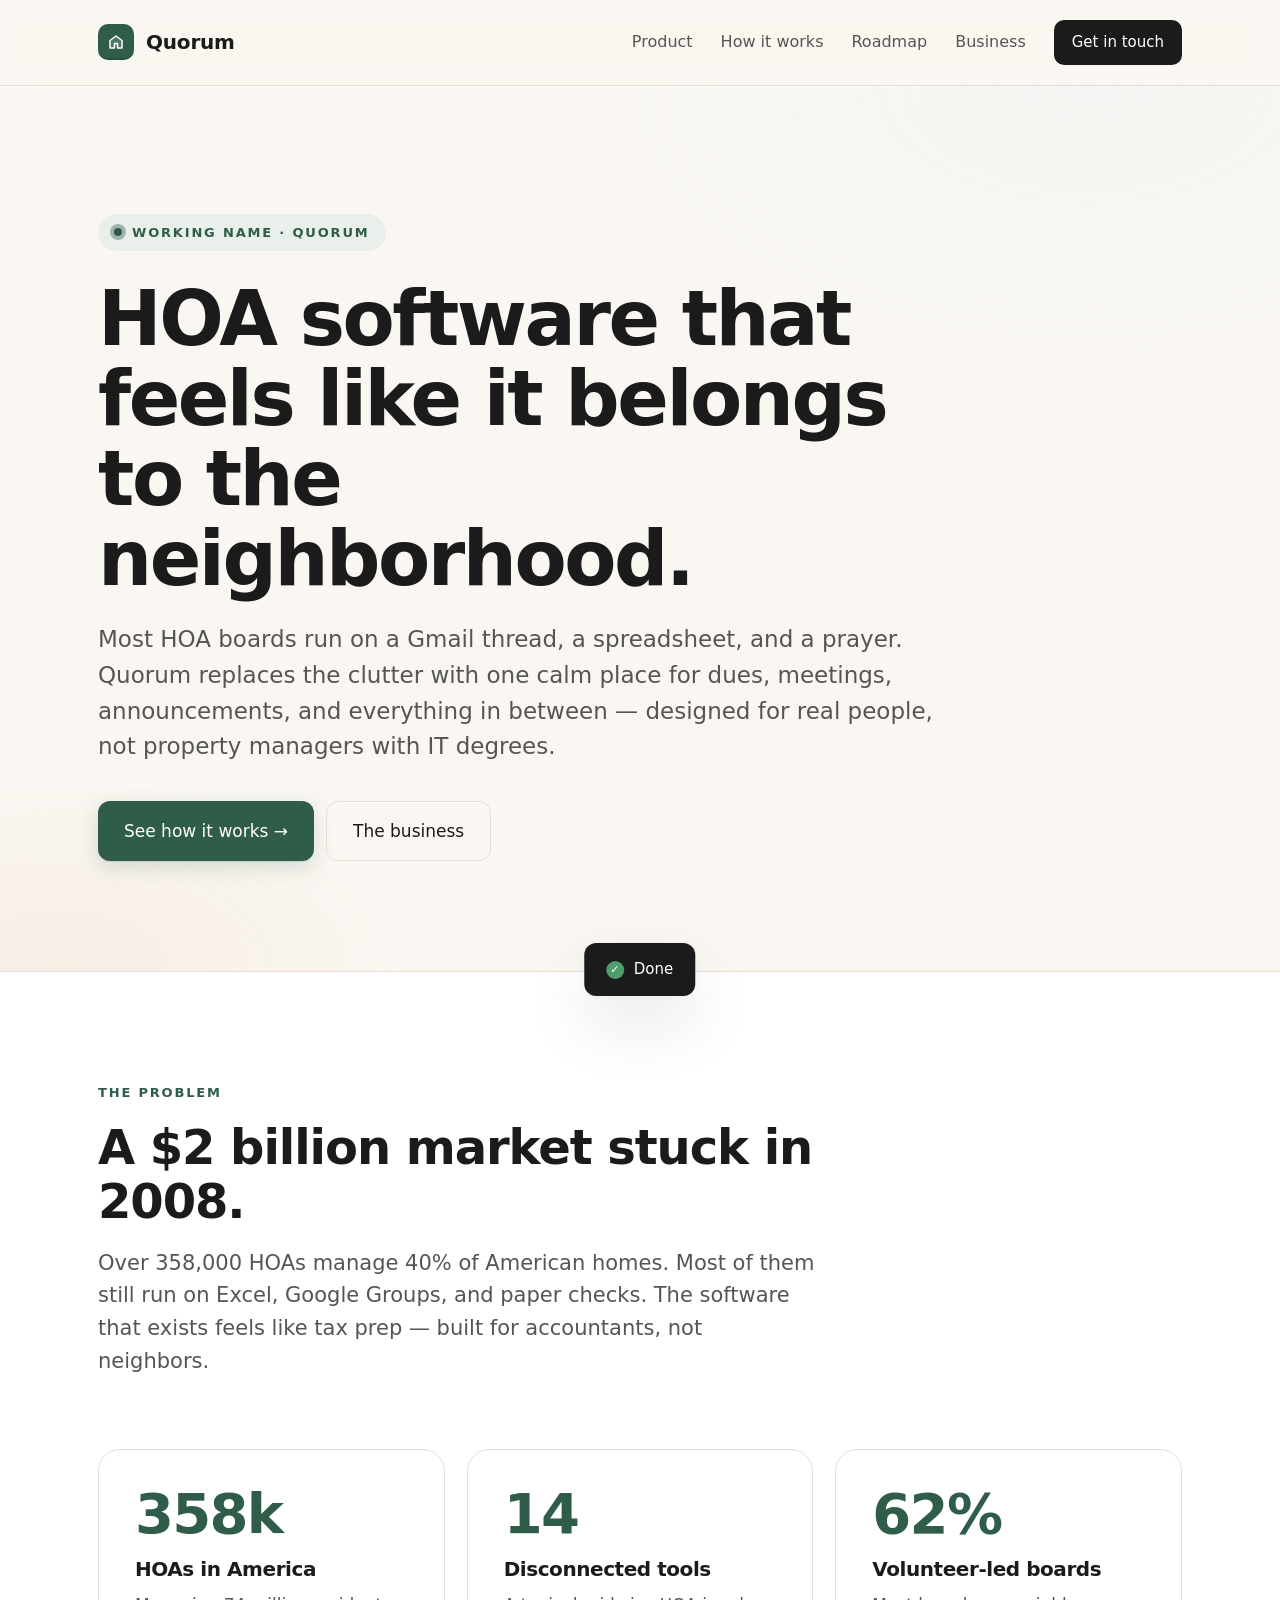
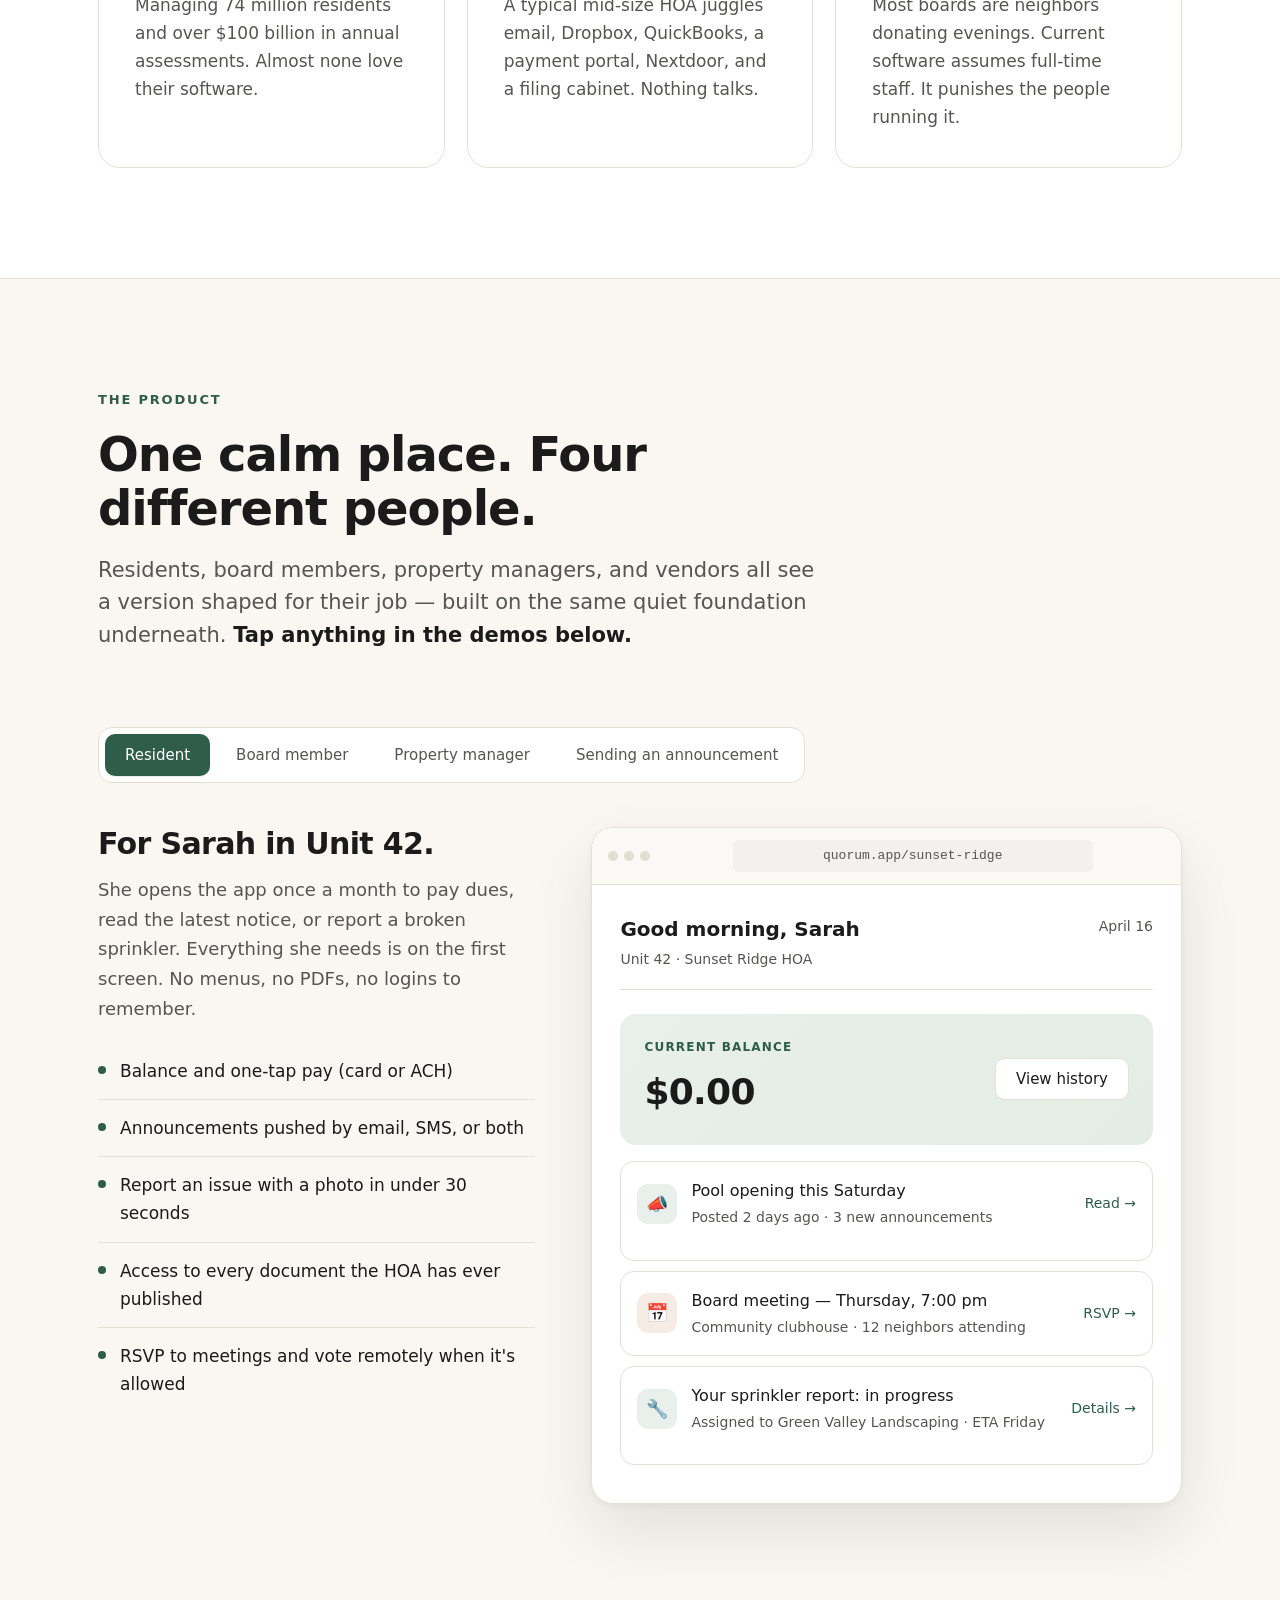
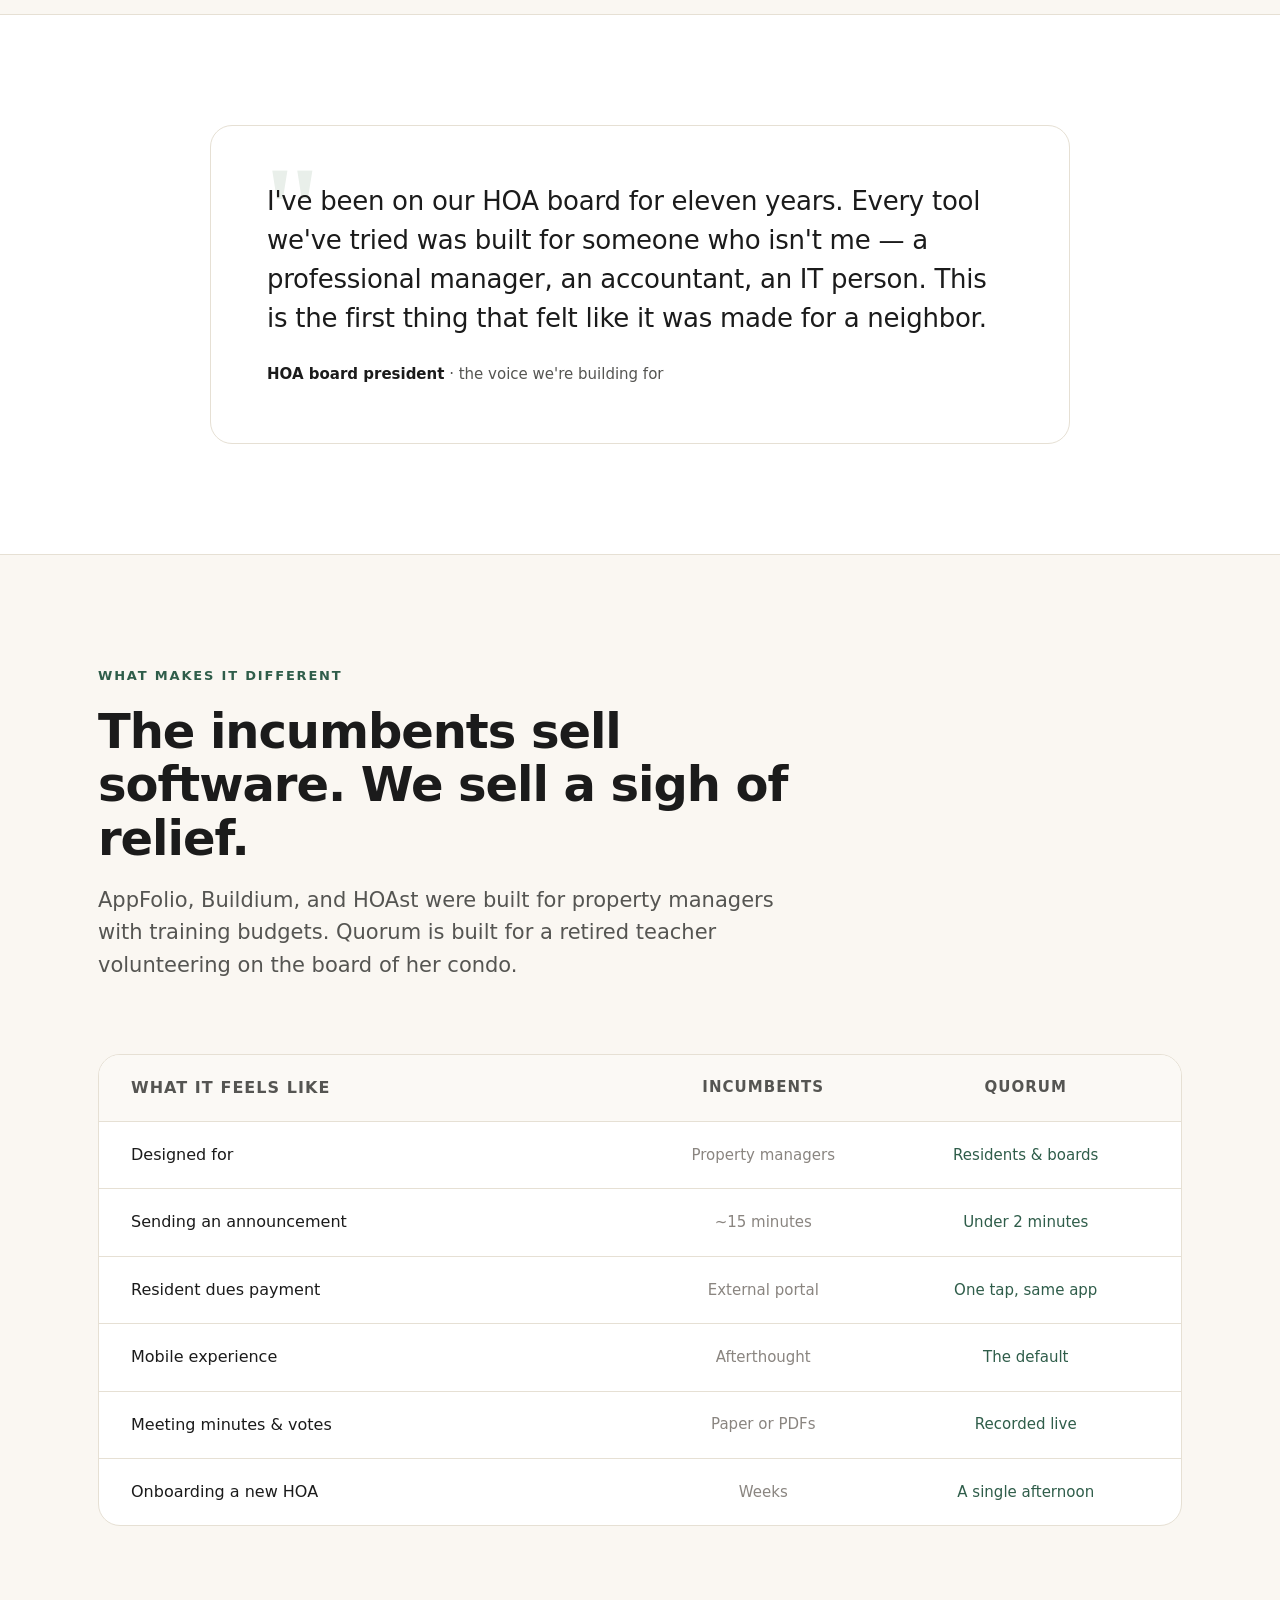
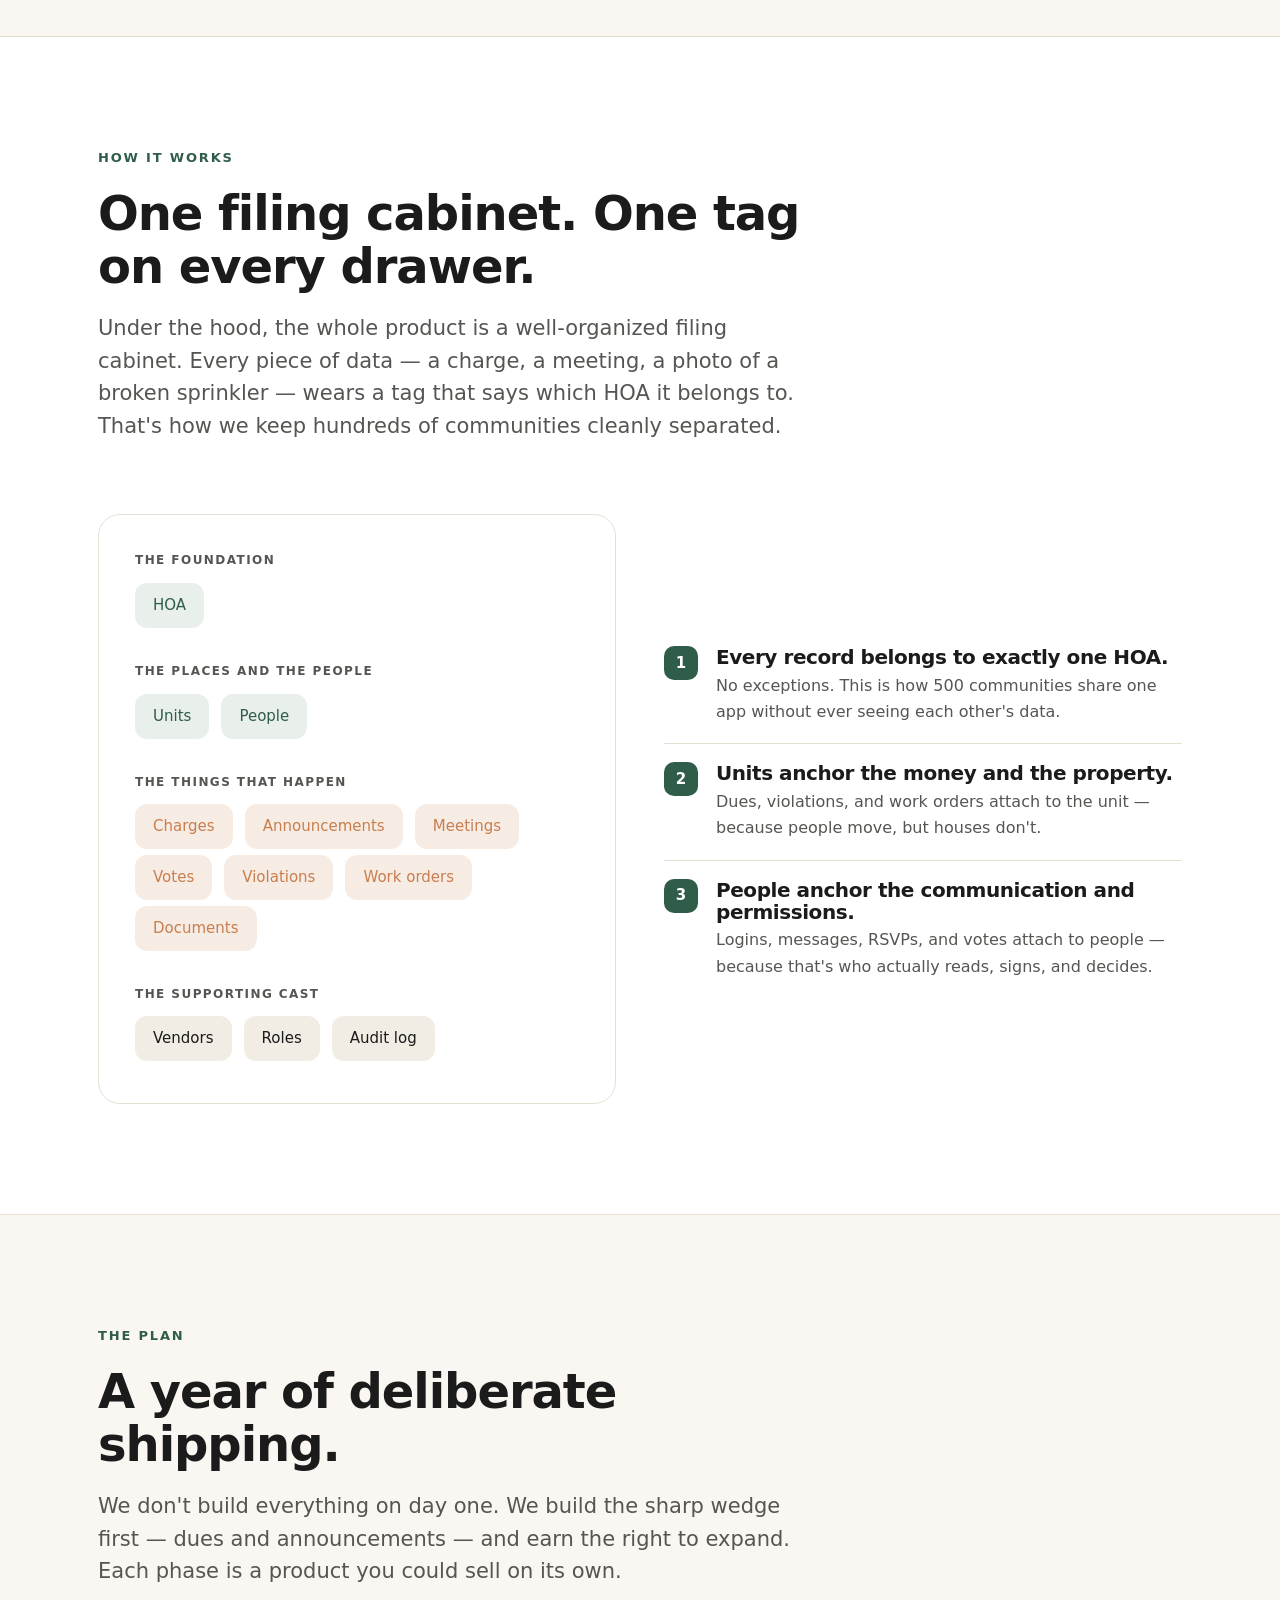
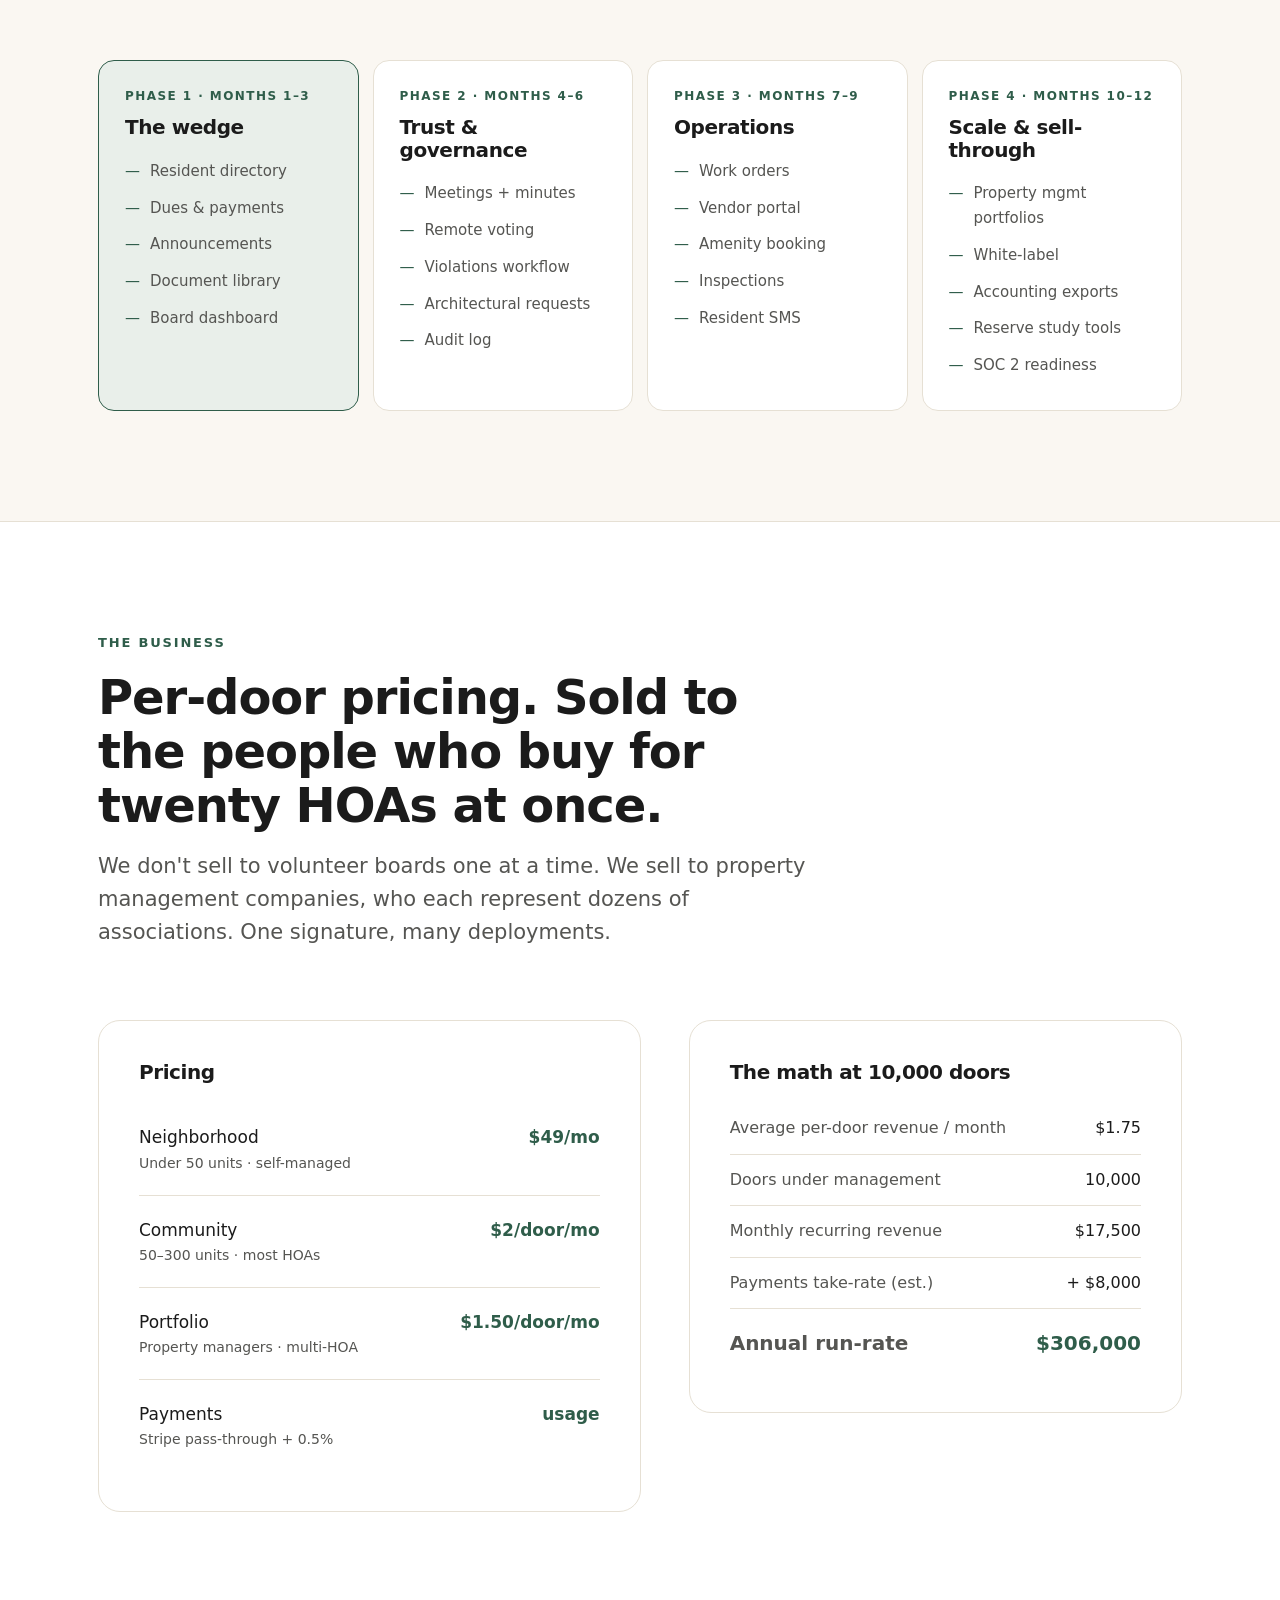
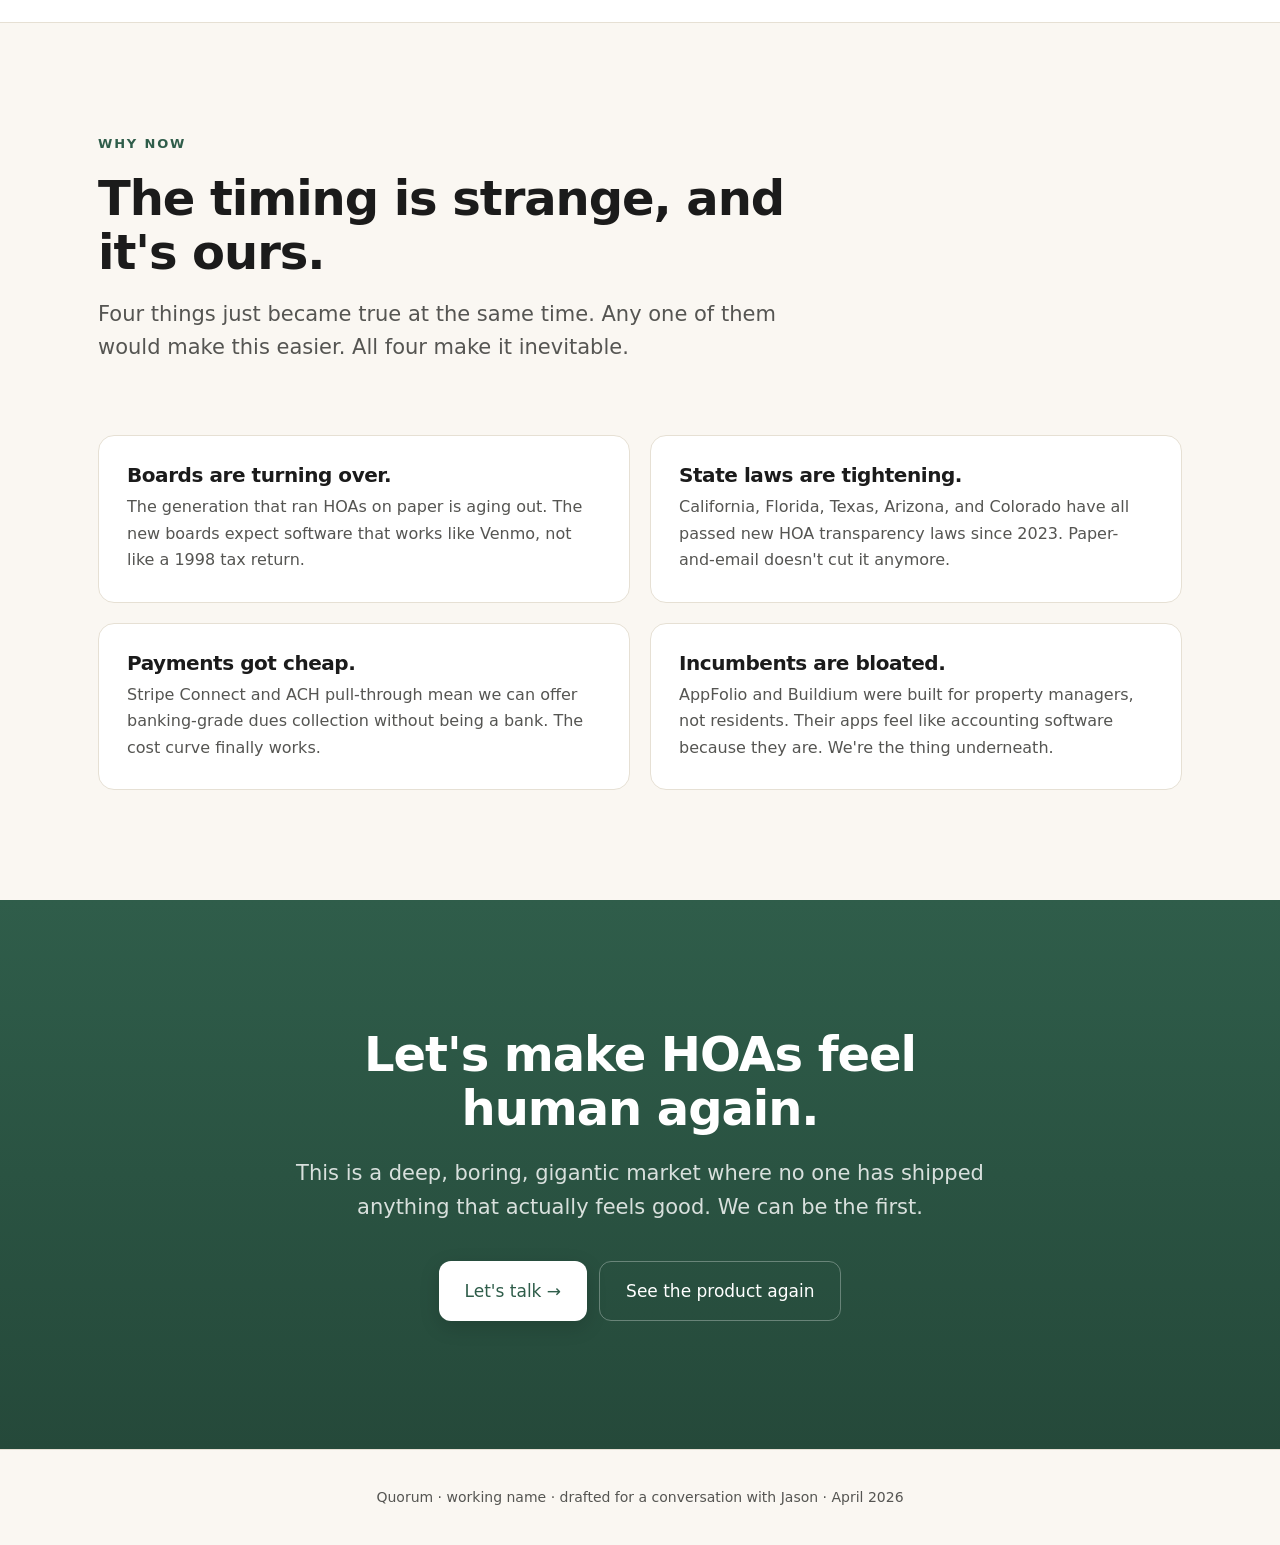
==== index.html @ 8fe0490c "Quorum pitch: initial interactive mockup" ====
<!doctype html>
<html lang="en">
<head>
<meta charset="utf-8" />
<meta name="viewport" content="width=device-width, initial-scale=1, viewport-fit=cover" />
<meta name="theme-color" content="#FAF7F2" />
<title>Quorum — HOA software that feels like it belongs to the neighborhood</title>
<meta name="description" content="One calm place for dues, meetings, announcements, and everything in between. Designed for real people, not property managers with IT degrees." />
<style>
  :root {
    --bg: #FAF7F2;
    --bg-soft: #F3EEE4;
    --paper: #FFFFFF;
    --ink: #1B1B1B;
    --ink-soft: #555552;
    --ink-softer: #8A8580;
    --line: #E6E0D4;
    --line-soft: #EFEBE1;
    --accent: #2F5D4A;
    --accent-hover: #254A3B;
    --accent-soft: #E9EFEA;
    --accent-softer: #F3F6F3;
    --warm: #C87E4F;
    --warm-soft: #F6ECE3;
    --amber: #D4A64A;
    --green: #4F9D6B;
    --red: #C8604F;
    --shadow-1: 0 1px 2px rgba(0,0,0,0.04), 0 2px 8px rgba(30,30,30,0.04);
    --shadow-2: 0 1px 3px rgba(0,0,0,0.04), 0 10px 28px rgba(30,30,30,0.07);
    --shadow-3: 0 2px 6px rgba(0,0,0,0.04), 0 28px 64px rgba(30,30,30,0.10);
    --radius: 16px;
    --radius-lg: 22px;
  }

  * { box-sizing: border-box; -webkit-tap-highlight-color: transparent; }
  html { scroll-behavior: smooth; }
  html, body { margin: 0; padding: 0; }
  body {
    font-family: -apple-system, BlinkMacSystemFont, "SF Pro Text", "Inter", "Segoe UI", system-ui, sans-serif;
    background: var(--bg);
    color: var(--ink);
    font-size: 19px;
    line-height: 1.65;
    -webkit-font-smoothing: antialiased;
    -moz-osx-font-smoothing: grayscale;
    text-rendering: optimizeLegibility;
    overflow-x: hidden;
  }

  .wrap { max-width: 1140px; margin: 0 auto; padding: 0 28px; }
  .wrap-narrow { max-width: 780px; margin: 0 auto; padding: 0 28px; }

  h1, h2, h3, h4 {
    font-family: -apple-system, BlinkMacSystemFont, "SF Pro Display", "Inter", system-ui, sans-serif;
    letter-spacing: -0.022em;
    line-height: 1.12;
    color: var(--ink);
    margin: 0;
    font-weight: 600;
  }
  h1 { font-size: clamp(40px, 7vw, 76px); letter-spacing: -0.032em; line-height: 1.05; }
  h2 { font-size: clamp(30px, 4.5vw, 48px); }
  h3 { font-size: clamp(22px, 3vw, 30px); }
  h4 { font-size: 20px; font-weight: 600; }

  p { margin: 0 0 1em 0; }
  p.lede { font-size: clamp(18px, 2.3vw, 23px); line-height: 1.55; color: var(--ink-soft); }

  a { color: var(--accent); text-decoration: none; border-bottom: 1px solid rgba(47,93,74,0.25); }
  a:hover { border-bottom-color: var(--accent); }

  /* ---------- NAV ---------- */
  nav.top {
    padding: 20px 0;
    border-bottom: 1px solid var(--line);
    position: sticky; top: 0; z-index: 50;
    backdrop-filter: saturate(160%) blur(14px);
    -webkit-backdrop-filter: saturate(160%) blur(14px);
    background: rgba(250, 247, 242, 0.88);
  }
  nav.top .wrap { display: flex; align-items: center; justify-content: space-between; }
  .brand { display: flex; align-items: center; gap: 12px; font-weight: 600; font-size: 20px; letter-spacing: -0.01em; color: var(--ink); border: 0; }
  .brand-mark {
    width: 36px; height: 36px; border-radius: 10px;
    background: var(--accent);
    display: grid; place-items: center;
    box-shadow: inset 0 -2px 0 rgba(0,0,0,0.12);
  }
  .brand-mark svg { width: 18px; height: 18px; }
  nav.top .links { display: flex; gap: 28px; font-size: 16px; color: var(--ink-soft); align-items: center; }
  nav.top .links a { color: var(--ink-soft); border: 0; transition: color .15s; }
  nav.top .links a:hover { color: var(--ink); }
  .nav-cta { background: var(--ink); color: #fff !important; padding: 10px 18px; border-radius: 10px; font-size: 15px !important; font-weight: 500; border: 0 !important; }
  .nav-cta:hover { background: #000; }
  @media (max-width: 760px) {
    nav.top .links a:not(.nav-cta) { display: none; }
    nav.top .links { gap: 0; }
  }

  /* ---------- HERO ---------- */
  section.hero {
    padding: clamp(64px, 10vw, 130px) 0 clamp(60px, 9vw, 110px) 0;
    position: relative;
    overflow: hidden;
  }
  section.hero::before {
    content: ""; position: absolute; inset: 0;
    background:
      radial-gradient(ellipse 900px 500px at 85% 0%, var(--accent-softer) 0%, transparent 60%),
      radial-gradient(ellipse 700px 400px at 5% 100%, var(--warm-soft) 0%, transparent 50%);
    pointer-events: none; z-index: 0; opacity: .9;
  }
  section.hero .wrap { position: relative; z-index: 1; }
  .hero .eyebrow {
    display: inline-flex; align-items: center; gap: 10px;
    font-size: 13px; letter-spacing: 0.14em; text-transform: uppercase;
    color: var(--accent); font-weight: 600;
    padding: 8px 16px; border-radius: 999px;
    background: var(--accent-soft);
    margin-bottom: 28px;
  }
  .pulse { width: 8px; height: 8px; border-radius: 50%; background: var(--accent); position: relative; }
  .pulse::after {
    content: ""; position: absolute; inset: -4px; border-radius: 50%;
    background: var(--accent); opacity: .4;
    animation: ripple 2s ease-out infinite;
  }
  @keyframes ripple { 0% { transform: scale(0.5); opacity: .5; } 100% { transform: scale(2.2); opacity: 0; } }

  .hero h1 { max-width: 16ch; margin-bottom: 24px; }
  .hero p.lede { max-width: 58ch; }
  .hero .cta { margin-top: 36px; display: flex; gap: 12px; flex-wrap: wrap; }

  .btn {
    display: inline-flex; align-items: center; justify-content: center; gap: 8px;
    font-size: 17px; font-weight: 500;
    padding: 15px 26px; border-radius: 12px;
    border: 1px solid transparent;
    cursor: pointer; transition: transform .12s ease, background .15s, box-shadow .15s, color .15s;
    font-family: inherit;
    min-height: 52px;
    text-align: center;
  }
  .btn-primary { background: var(--accent); color: #fff; border: 0; box-shadow: 0 1px 0 rgba(0,0,0,0.08), 0 6px 20px rgba(47,93,74,0.18); }
  .btn-primary:hover { background: var(--accent-hover); transform: translateY(-1px); box-shadow: 0 1px 0 rgba(0,0,0,0.1), 0 10px 26px rgba(47,93,74,0.25); }
  .btn-primary:active { transform: translateY(0); }
  .btn-ghost { background: transparent; color: var(--ink); border-color: var(--line); }
  .btn-ghost:hover { background: #fff; border-color: var(--ink); }

  /* ---------- SECTIONS ---------- */
  section { padding: clamp(64px, 9vw, 110px) 0; }
  section.alt { background: var(--paper); border-top: 1px solid var(--line); border-bottom: 1px solid var(--line); }
  .section-eyebrow {
    font-size: 13px; letter-spacing: 0.14em; text-transform: uppercase;
    color: var(--accent); font-weight: 600;
    margin-bottom: 18px;
  }
  .section-head { max-width: 720px; margin-bottom: clamp(40px, 6vw, 72px); }
  .section-head h2 { margin-bottom: 18px; }
  .section-head p { font-size: clamp(17px, 2vw, 21px); color: var(--ink-soft); line-height: 1.55; }

  /* ---------- PROBLEM ---------- */
  .problem-grid { display: grid; grid-template-columns: repeat(3, 1fr); gap: 22px; }
  @media (max-width: 860px) { .problem-grid { grid-template-columns: 1fr; } }
  .problem-card {
    background: var(--paper);
    border: 1px solid var(--line);
    border-radius: var(--radius-lg);
    padding: 36px;
    transition: transform .2s, box-shadow .2s;
  }
  .problem-card:hover { transform: translateY(-2px); box-shadow: var(--shadow-2); }
  .problem-card .stat {
    font-size: clamp(44px, 5vw, 56px); font-weight: 600; color: var(--accent);
    letter-spacing: -0.03em; line-height: 1; margin-bottom: 16px;
  }
  .problem-card h4 { margin-bottom: 10px; }
  .problem-card p { color: var(--ink-soft); margin: 0; font-size: 17px; }

  /* ---------- PRODUCT TOUR ---------- */
  .role-tabs-wrap {
    margin-bottom: 40px;
    overflow-x: auto;
    -webkit-overflow-scrolling: touch;
    scrollbar-width: none;
    margin-left: -28px; margin-right: -28px;
    padding: 4px 28px;
  }
  .role-tabs-wrap::-webkit-scrollbar { display: none; }
  .role-tabs {
    display: inline-flex; gap: 6px;
    background: var(--paper); border: 1px solid var(--line);
    padding: 6px; border-radius: 14px;
    white-space: nowrap;
  }
  .role-tab {
    padding: 12px 20px; border-radius: 10px;
    font-size: 15px; font-weight: 500; color: var(--ink-soft);
    cursor: pointer; border: 0; background: transparent;
    font-family: inherit;
    transition: all .18s ease;
    display: inline-flex; align-items: center; gap: 8px;
  }
  .role-tab:hover { color: var(--ink); }
  .role-tab.active { background: var(--accent); color: #fff; box-shadow: 0 1px 0 rgba(0,0,0,0.08); }

  .tour-panel { display: none; }
  .tour-panel.active { display: block; animation: fadeIn .35s ease; }
  @keyframes fadeIn { from { opacity: 0; transform: translateY(6px); } to { opacity: 1; transform: none; } }

  .tour-layout { display: grid; grid-template-columns: 1fr 1.35fr; gap: 56px; align-items: start; }
  @media (max-width: 960px) { .tour-layout { grid-template-columns: 1fr; gap: 32px; } }
  .tour-copy h3 { margin-bottom: 14px; }
  .tour-copy p { color: var(--ink-soft); font-size: 18px; margin-bottom: 18px; }
  .tour-copy ul { list-style: none; padding: 0; margin: 20px 0 0 0; }
  .tour-copy li {
    padding: 14px 0; border-bottom: 1px solid var(--line);
    font-size: 17px; color: var(--ink); display: flex; gap: 14px; align-items: flex-start;
  }
  .tour-copy li:last-child { border-bottom: 0; }
  .tour-copy li .dot {
    width: 8px; height: 8px; border-radius: 50%; background: var(--accent);
    margin-top: 9px; flex-shrink: 0;
  }

  /* ---------- MOCKUP FRAMES ---------- */
  .mockup {
    background: var(--paper);
    border-radius: var(--radius-lg);
    box-shadow: var(--shadow-3);
    border: 1px solid var(--line);
    overflow: hidden;
    transition: transform .3s;
  }
  .mockup:hover { transform: translateY(-2px); }
  .mockup-chrome {
    padding: 12px 16px;
    border-bottom: 1px solid var(--line);
    display: flex; align-items: center; gap: 10px;
    background: #FBF9F5;
  }
  .mockup-chrome .window-dots { display: flex; gap: 6px; }
  .mockup-chrome .window-dots span { width: 10px; height: 10px; border-radius: 50%; background: #E4DED1; }
  .mockup-chrome .url {
    flex: 1; text-align: center; font-size: 13px; color: var(--ink-soft);
    font-family: "SF Mono", ui-monospace, Menlo, monospace;
    padding: 5px 12px; background: rgba(0,0,0,0.03); border-radius: 6px;
    max-width: 360px; margin: 0 auto;
    white-space: nowrap; overflow: hidden; text-overflow: ellipsis;
  }
  .mockup-body { padding: 28px; }
  @media (max-width: 640px) { .mockup-body { padding: 20px; } }

  /* resident screen */
  .screen-header { display: flex; justify-content: space-between; align-items: flex-start; margin-bottom: 24px; padding-bottom: 18px; border-bottom: 1px solid var(--line); gap: 16px; }
  .screen-header .hi { font-size: 20px; font-weight: 600; }
  .screen-header .sub { font-size: 14px; color: var(--ink-soft); margin-top: 2px; }
  .screen-header .right { text-align: right; flex-shrink: 0; }

  .balance-card {
    background: linear-gradient(135deg, var(--accent-soft) 0%, #E3ECE5 100%);
    border-radius: var(--radius);
    padding: 24px;
    display: flex; justify-content: space-between; align-items: center;
    margin-bottom: 16px;
    flex-wrap: wrap; gap: 14px;
  }
  .balance-card .label { font-size: 12px; letter-spacing: 0.1em; text-transform: uppercase; color: var(--accent); font-weight: 600; margin-bottom: 4px; }
  .balance-card .amount { font-size: clamp(30px, 5vw, 36px); font-weight: 600; letter-spacing: -0.02em; }
  .pill-btn {
    background: var(--accent); color: #fff;
    padding: 11px 20px; border-radius: 10px;
    font-size: 15px; font-weight: 500;
    border: 0; cursor: pointer; font-family: inherit;
    transition: background .15s, transform .12s;
    display: inline-flex; align-items: center; gap: 6px;
  }
  .pill-btn:hover { background: var(--accent-hover); }
  .pill-btn:active { transform: translateY(1px); }
  .pill-btn.ghost { background: #fff; color: var(--ink); border: 1px solid var(--line); }
  .pill-btn.ghost:hover { border-color: var(--ink); background: #FBF9F5; }

  .history-drawer {
    max-height: 0; overflow: hidden;
    transition: max-height .35s ease, margin .35s ease;
    margin: 0;
  }
  .history-drawer.open { max-height: 280px; margin-bottom: 16px; }
  .history-drawer-inner {
    background: #FBF9F5; border: 1px solid var(--line);
    border-radius: var(--radius); padding: 18px 22px;
  }
  .history-row {
    display: flex; justify-content: space-between; align-items: baseline;
    padding: 10px 0; border-bottom: 1px dashed var(--line); font-size: 15px;
  }
  .history-row:last-child { border-bottom: 0; }
  .history-row .d { color: var(--ink-soft); }
  .history-row .a { font-weight: 500; }
  .history-row .a.pos { color: var(--green); }

  .row {
    display: flex; align-items: center; gap: 14px;
    padding: 16px; border: 1px solid var(--line); border-radius: 14px;
    margin-bottom: 10px; background: #fff;
    cursor: pointer;
    transition: border-color .15s, background .15s, transform .12s;
    flex-wrap: wrap;
  }
  .row:hover { border-color: var(--accent); background: var(--accent-softer); }
  .row:active { transform: scale(0.995); }
  .row .icon {
    width: 40px; height: 40px; border-radius: 11px;
    background: var(--warm-soft); color: var(--warm);
    display: grid; place-items: center;
    font-size: 18px;
    flex-shrink: 0;
  }
  .row .icon.sage { background: var(--accent-soft); color: var(--accent); }
  .row .body { flex: 1; min-width: 0; }
  .row .title { font-weight: 500; font-size: 16px; }
  .row .meta { font-size: 14px; color: var(--ink-soft); margin-top: 2px; }
  .row .action {
    font-size: 14px; color: var(--accent); font-weight: 500;
    flex-shrink: 0;
  }
  .row.done .title { text-decoration: line-through; color: var(--ink-softer); }
  .row.rsvpd .action { color: var(--green); }
  .row.rsvpd .action::before { content: "✓ "; }

  .expand-body {
    max-height: 0; overflow: hidden; width: 100%;
    transition: max-height .3s ease, margin .3s ease;
    margin: 0;
  }
  .row.open { background: var(--accent-softer); border-color: var(--accent); }
  .row.open .expand-body { max-height: 200px; margin-top: 12px; }
  .expand-body p { font-size: 15px; color: var(--ink-soft); margin: 0; padding-left: 54px; }
  @media (max-width: 520px) { .expand-body p { padding-left: 0; } }

  /* board dashboard */
  .kpi-grid { display: grid; grid-template-columns: repeat(3, 1fr); gap: 12px; margin-bottom: 22px; }
  @media (max-width: 520px) { .kpi-grid { grid-template-columns: 1fr; } }
  .kpi {
    background: #FBF9F5; border: 1px solid var(--line);
    border-radius: 14px; padding: 18px;
  }
  .kpi .label { font-size: 12px; letter-spacing: 0.08em; text-transform: uppercase; color: var(--ink-soft); font-weight: 600; }
  .kpi .num { font-size: clamp(24px, 4vw, 28px); font-weight: 600; letter-spacing: -0.02em; margin-top: 4px; }
  .kpi .trend { font-size: 13px; color: var(--accent); margin-top: 2px; }

  .task-row {
    display: flex; align-items: center; gap: 12px;
    padding: 14px 0;
    border-bottom: 1px solid var(--line);
    cursor: pointer;
    transition: padding .15s;
  }
  .task-row:last-child { border-bottom: 0; }
  .task-row:hover { padding-left: 6px; }
  .task-row.done .t-title { text-decoration: line-through; color: var(--ink-softer); }
  .task-row.done .t-meta { color: var(--green); font-weight: 500; }
  .task-pill {
    font-size: 11px; letter-spacing: 0.06em; text-transform: uppercase; font-weight: 600;
    padding: 4px 9px; border-radius: 999px;
    background: var(--warm-soft); color: var(--warm);
    flex-shrink: 0;
  }
  .task-pill.sage { background: var(--accent-soft); color: var(--accent); }
  .task-row .t-title { flex: 1; font-size: 15px; min-width: 0; }
  .task-row .t-meta { font-size: 13px; color: var(--ink-soft); flex-shrink: 0; }

  /* manager view */
  .hoa-row {
    display: flex; align-items: center; gap: 14px;
    padding: 16px 0; border-bottom: 1px solid var(--line);
    cursor: pointer;
    transition: padding .15s;
  }
  .hoa-row:last-child { border-bottom: 0; }
  .hoa-row:hover { padding-left: 6px; }
  .status-dot { width: 10px; height: 10px; border-radius: 50%; flex-shrink: 0; position: relative; }
  .status-dot::after {
    content: ""; position: absolute; inset: -4px; border-radius: 50%;
    background: inherit; opacity: .3; animation: ripple 2.5s ease-out infinite;
  }
  .status-dot.green { background: var(--green); }
  .status-dot.amber { background: var(--amber); }
  .status-dot.red { background: var(--red); }
  .hoa-row .name { flex: 1; font-weight: 500; font-size: 16px; min-width: 0; }
  .hoa-row .stat { font-size: 14px; color: var(--ink-soft); text-align: right; flex-shrink: 0; }

  /* announcement composer */
  .compose-field { margin-bottom: 16px; }
  .compose-label { font-size: 12px; letter-spacing: 0.08em; text-transform: uppercase; color: var(--ink-soft); font-weight: 600; margin-bottom: 8px; }
  .compose-input {
    background: #FBF9F5; border: 1px solid var(--line);
    border-radius: 10px; padding: 13px 15px; font-size: 16px; color: var(--ink);
    transition: border-color .15s, background .15s;
  }
  .compose-input:hover { border-color: var(--ink-softer); }
  .audience-chip {
    display: inline-block; padding: 7px 13px;
    background: var(--accent-soft); color: var(--accent);
    border-radius: 999px; font-size: 13px; font-weight: 500;
    margin-right: 6px; margin-bottom: 6px;
  }
  .audience-chip.add { background: #F1EDE4; color: var(--ink-soft); cursor: pointer; }
  .channel-row {
    display: flex; gap: 10px; margin-top: 4px; flex-wrap: wrap;
  }
  .channel {
    flex: 1; min-width: 100px;
    padding: 13px; border: 1px solid var(--line); border-radius: 10px;
    display: flex; align-items: center; gap: 10px; background: #fff;
    cursor: pointer; font-size: 15px; font-weight: 500;
    transition: all .15s;
  }
  .channel:hover { border-color: var(--ink-softer); }
  .channel.on { border-color: var(--accent); background: var(--accent-soft); color: var(--accent); }
  .channel .check { width: 18px; height: 18px; border-radius: 5px; border: 1.5px solid var(--line); flex-shrink: 0; transition: all .15s; }
  .channel.on .check { background: var(--accent); border-color: var(--accent); position: relative; }
  .channel.on .check::after { content: ""; position: absolute; left: 4px; top: 1px; width: 5px; height: 10px; border: solid #fff; border-width: 0 2px 2px 0; transform: rotate(45deg); }

  .send-btn {
    background: var(--accent); color: #fff;
    padding: 14px 22px; border-radius: 10px;
    font-size: 15px; font-weight: 500;
    border: 0; cursor: pointer; font-family: inherit;
    transition: all .2s;
    display: inline-flex; align-items: center; gap: 8px;
    min-height: 44px;
  }
  .send-btn:hover { background: var(--accent-hover); }
  .send-btn.sending { background: var(--ink-soft); pointer-events: none; }
  .send-btn.sent { background: var(--green); pointer-events: none; }
  .spinner {
    width: 14px; height: 14px; border-radius: 50%;
    border: 2px solid rgba(255,255,255,0.4); border-top-color: #fff;
    animation: spin .7s linear infinite; display: none;
  }
  .send-btn.sending .spinner { display: inline-block; }
  @keyframes spin { to { transform: rotate(360deg); } }

  /* ---------- TESTIMONIAL ---------- */
  .testimonial {
    background: var(--paper);
    border: 1px solid var(--line);
    border-radius: var(--radius-lg);
    padding: clamp(32px, 5vw, 56px);
    max-width: 860px; margin: 0 auto;
    position: relative;
  }
  .testimonial .quote-mark {
    position: absolute; top: 24px; left: clamp(28px, 4vw, 48px);
    font-family: Georgia, serif; font-size: 120px; line-height: 1;
    color: var(--accent-soft); font-weight: 700;
    pointer-events: none;
  }
  .testimonial blockquote {
    margin: 0; font-size: clamp(20px, 2.6vw, 26px);
    line-height: 1.5; letter-spacing: -0.01em;
    color: var(--ink); position: relative; z-index: 1;
  }
  .testimonial cite {
    display: block; margin-top: 24px;
    font-size: 15px; color: var(--ink-soft); font-style: normal;
  }
  .testimonial cite strong { color: var(--ink); font-weight: 600; }

  /* ---------- COMPARE ---------- */
  .compare-table {
    background: var(--paper);
    border: 1px solid var(--line);
    border-radius: var(--radius-lg);
    overflow: hidden;
  }
  .compare-row {
    display: grid; grid-template-columns: 2fr 1fr 1fr;
    align-items: center;
    padding: 20px clamp(20px, 3vw, 32px);
    border-bottom: 1px solid var(--line);
    gap: 16px;
  }
  .compare-row:last-child { border-bottom: 0; }
  .compare-row.head {
    background: #FBF9F5;
    font-size: 13px; letter-spacing: 0.08em; text-transform: uppercase;
    font-weight: 600; color: var(--ink-soft);
  }
  .compare-row .feat { font-size: 16px; }
  .compare-cell { text-align: center; font-size: 15px; }
  .compare-cell.us { color: var(--accent); font-weight: 500; }
  .compare-cell.them { color: var(--ink-softer); }
  @media (max-width: 600px) {
    .compare-row { grid-template-columns: 1.5fr 1fr 1fr; padding: 16px; gap: 10px; }
    .compare-row .feat { font-size: 14px; }
    .compare-cell { font-size: 13px; }
  }

  /* ---------- DATA MODEL ---------- */
  .data-grid { display: grid; grid-template-columns: 1fr 1fr; gap: 48px; align-items: center; }
  @media (max-width: 900px) { .data-grid { grid-template-columns: 1fr; gap: 32px; } }

  .cabinet {
    background: var(--paper); border: 1px solid var(--line); border-radius: var(--radius-lg);
    padding: clamp(24px, 4vw, 36px);
  }
  .cabinet .level { margin-bottom: 28px; }
  .cabinet .level:last-child { margin-bottom: 0; }
  .cabinet .level-label {
    font-size: 12px; letter-spacing: 0.12em; text-transform: uppercase;
    color: var(--ink-soft); font-weight: 600; margin-bottom: 12px;
  }
  .entity-pill {
    display: inline-block; padding: 10px 18px;
    background: var(--accent-soft); color: var(--accent);
    border-radius: 12px; font-weight: 500; font-size: 15px;
    margin: 0 6px 6px 0;
    transition: transform .15s, box-shadow .15s;
  }
  .entity-pill:hover { transform: translateY(-1px); box-shadow: var(--shadow-1); }
  .entity-pill.warm { background: var(--warm-soft); color: var(--warm); }
  .entity-pill.neutral { background: #F1EDE4; color: var(--ink); }

  .rules { margin-top: 8px; }
  .rule {
    display: flex; gap: 18px; padding: 18px 0; border-bottom: 1px solid var(--line);
  }
  .rule:last-child { border-bottom: 0; }
  .rule .n {
    width: 34px; height: 34px; border-radius: 10px;
    background: var(--accent); color: #fff;
    display: grid; place-items: center; font-weight: 600;
    flex-shrink: 0; font-size: 15px;
  }
  .rule h4 { margin-bottom: 4px; }
  .rule p { color: var(--ink-soft); font-size: 16px; margin: 0; }

  /* ---------- ROADMAP ---------- */
  .phases { display: grid; grid-template-columns: repeat(4, 1fr); gap: 14px; }
  @media (max-width: 900px) { .phases { grid-template-columns: 1fr 1fr; } }
  @media (max-width: 520px) { .phases { grid-template-columns: 1fr; } }
  .phase {
    background: var(--paper); border: 1px solid var(--line);
    border-radius: var(--radius); padding: 26px;
    transition: transform .2s, box-shadow .2s;
  }
  .phase:hover { transform: translateY(-2px); box-shadow: var(--shadow-2); }
  .phase .num {
    font-size: 12px; letter-spacing: 0.12em; text-transform: uppercase;
    color: var(--accent); font-weight: 600; margin-bottom: 10px;
  }
  .phase h4 { margin-bottom: 14px; }
  .phase ul { list-style: none; padding: 0; margin: 0; }
  .phase li {
    font-size: 15px; color: var(--ink-soft);
    padding: 6px 0; display: flex; gap: 10px; align-items: flex-start;
  }
  .phase li::before { content: "—"; color: var(--accent); }
  .phase.active { background: var(--accent-soft); border-color: var(--accent); }
  .phase.active .num { color: var(--accent); }

  /* ---------- BUSINESS ---------- */
  .biz-grid { display: grid; grid-template-columns: 1.1fr 1fr; gap: 48px; align-items: start; }
  @media (max-width: 900px) { .biz-grid { grid-template-columns: 1fr; gap: 28px; } }
  .biz-card {
    background: var(--paper); border: 1px solid var(--line);
    border-radius: var(--radius-lg); padding: clamp(28px, 4vw, 40px);
  }
  .pricing-tier {
    padding: 20px 0; border-bottom: 1px solid var(--line);
    display: flex; justify-content: space-between; align-items: baseline;
    gap: 16px;
  }
  .pricing-tier:last-child { border-bottom: 0; }
  .pricing-tier .t-name { font-weight: 500; font-size: 17px; }
  .pricing-tier .t-price { font-weight: 600; font-size: 17px; color: var(--accent); flex-shrink: 0; }
  .pricing-tier .t-desc { font-size: 14px; color: var(--ink-soft); }

  .math-row {
    display: flex; justify-content: space-between; align-items: baseline;
    padding: 12px 0; border-bottom: 1px solid var(--line);
    font-size: 16px; gap: 16px;
  }
  .math-row:last-child { border-bottom: 0; padding-top: 18px; font-weight: 600; font-size: 20px; color: var(--accent); }
  .math-row .label { color: var(--ink-soft); }

  /* ---------- WHY NOW ---------- */
  .why-grid { display: grid; grid-template-columns: repeat(2, 1fr); gap: 20px; }
  @media (max-width: 780px) { .why-grid { grid-template-columns: 1fr; } }
  .why-card {
    background: var(--paper); border: 1px solid var(--line);
    border-radius: var(--radius); padding: 28px;
    transition: transform .2s, box-shadow .2s;
  }
  .why-card:hover { transform: translateY(-2px); box-shadow: var(--shadow-2); }
  .why-card h4 { margin-bottom: 8px; }
  .why-card p { color: var(--ink-soft); font-size: 16px; margin: 0; }

  /* ---------- CLOSE ---------- */
  section.close {
    background: linear-gradient(180deg, var(--accent) 0%, #25493A 100%);
    color: #fff;
    padding: clamp(80px, 10vw, 130px) 0;
    text-align: center;
  }
  section.close h2 { color: #fff; max-width: 20ch; margin: 0 auto 20px; }
  section.close p { color: rgba(255,255,255,0.82); font-size: clamp(17px, 2vw, 21px); max-width: 52ch; margin: 0 auto 36px; }
  section.close .cta { justify-content: center; display: flex; gap: 12px; flex-wrap: wrap; }
  section.close .btn-ghost { border-color: rgba(255,255,255,0.3); color: #fff; background: transparent; }
  section.close .btn-ghost:hover { background: rgba(255,255,255,0.1); border-color: #fff; }
  section.close .btn-primary { background: #fff; color: var(--accent); box-shadow: 0 6px 20px rgba(0,0,0,0.15); }
  section.close .btn-primary:hover { background: #F1EDE4; }

  footer {
    padding: 36px 0; text-align: center;
    color: var(--ink-soft); font-size: 14px;
    border-top: 1px solid var(--line);
    background: var(--bg);
  }

  /* toast */
  .toast {
    position: fixed; bottom: 24px; left: 50%; transform: translateX(-50%) translateY(120px);
    background: var(--ink); color: #fff;
    padding: 14px 22px; border-radius: 12px;
    font-size: 15px; font-weight: 500;
    box-shadow: var(--shadow-3);
    z-index: 100; transition: transform .35s ease;
    display: flex; align-items: center; gap: 10px;
    max-width: calc(100% - 48px);
  }
  .toast.show { transform: translateX(-50%) translateY(0); }
  .toast .check-mark { width: 18px; height: 18px; background: var(--green); border-radius: 50%; display: grid; place-items: center; color: #fff; font-size: 11px; flex-shrink: 0; }
</style>
</head>
<body>

<nav class="top">
  <div class="wrap">
    <a href="#" class="brand">
      <span class="brand-mark">
        <svg viewBox="0 0 24 24" fill="none" xmlns="http://www.w3.org/2000/svg">
          <path d="M4 20V10L12 4L20 10V20H14V14H10V20H4Z" stroke="#fff" stroke-width="2" stroke-linejoin="round" fill="rgba(255,255,255,0.15)"/>
        </svg>
      </span>
      <span>Quorum</span>
    </a>
    <div class="links">
      <a href="#product">Product</a>
      <a href="#model">How it works</a>
      <a href="#roadmap">Roadmap</a>
      <a href="#business">Business</a>
      <a href="#close" class="nav-cta">Get in touch</a>
    </div>
  </div>
</nav>

<!-- HERO -->
<section class="hero">
  <div class="wrap">
    <span class="eyebrow"><span class="pulse"></span> Working name · Quorum</span>
    <h1>HOA software that feels like it belongs to the neighborhood.</h1>
    <p class="lede">
      Most HOA boards run on a Gmail thread, a spreadsheet, and a prayer.
      Quorum replaces the clutter with one calm place for dues, meetings,
      announcements, and everything in between — designed for real people,
      not property managers with IT degrees.
    </p>
    <div class="cta">
      <a href="#product" class="btn btn-primary">See how it works →</a>
      <a href="#business" class="btn btn-ghost">The business</a>
    </div>
  </div>
</section>

<!-- PROBLEM -->
<section class="alt">
  <div class="wrap">
    <div class="section-head">
      <div class="section-eyebrow">The problem</div>
      <h2>A $2 billion market stuck in 2008.</h2>
      <p>Over 358,000 HOAs manage 40% of American homes. Most of them still run on Excel, Google Groups, and paper checks. The software that exists feels like tax prep — built for accountants, not neighbors.</p>
    </div>

    <div class="problem-grid">
      <div class="problem-card">
        <div class="stat">358k</div>
        <h4>HOAs in America</h4>
        <p>Managing 74 million residents and over $100 billion in annual assessments. Almost none love their software.</p>
      </div>
      <div class="problem-card">
        <div class="stat">14</div>
        <h4>Disconnected tools</h4>
        <p>A typical mid-size HOA juggles email, Dropbox, QuickBooks, a payment portal, Nextdoor, and a filing cabinet. Nothing talks.</p>
      </div>
      <div class="problem-card">
        <div class="stat">62%</div>
        <h4>Volunteer-led boards</h4>
        <p>Most boards are neighbors donating evenings. Current software assumes full-time staff. It punishes the people running it.</p>
      </div>
    </div>
  </div>
</section>

<!-- PRODUCT TOUR -->
<section id="product">
  <div class="wrap">
    <div class="section-head">
      <div class="section-eyebrow">The product</div>
      <h2>One calm place. Four different people.</h2>
      <p>Residents, board members, property managers, and vendors all see a version shaped for their job — built on the same quiet foundation underneath. <strong style="color: var(--ink);">Tap anything in the demos below.</strong></p>
    </div>

    <div class="role-tabs-wrap">
      <div class="role-tabs" role="tablist">
        <button class="role-tab active" data-tab="resident">Resident</button>
        <button class="role-tab" data-tab="board">Board member</button>
        <button class="role-tab" data-tab="manager">Property manager</button>
        <button class="role-tab" data-tab="compose">Sending an announcement</button>
      </div>
    </div>

    <!-- RESIDENT -->
    <div class="tour-panel active" id="tab-resident">
      <div class="tour-layout">
        <div class="tour-copy">
          <h3>For Sarah in Unit 42.</h3>
          <p>She opens the app once a month to pay dues, read the latest notice, or report a broken sprinkler. Everything she needs is on the first screen. No menus, no PDFs, no logins to remember.</p>
          <ul>
            <li><span class="dot"></span>Balance and one-tap pay (card or ACH)</li>
            <li><span class="dot"></span>Announcements pushed by email, SMS, or both</li>
            <li><span class="dot"></span>Report an issue with a photo in under 30 seconds</li>
            <li><span class="dot"></span>Access to every document the HOA has ever published</li>
            <li><span class="dot"></span>RSVP to meetings and vote remotely when it's allowed</li>
          </ul>
        </div>
        <div class="mockup">
          <div class="mockup-chrome">
            <div class="window-dots"><span></span><span></span><span></span></div>
            <div class="url">quorum.app/sunset-ridge</div>
          </div>
          <div class="mockup-body">
            <div class="screen-header">
              <div>
                <div class="hi">Good morning, Sarah</div>
                <div class="sub">Unit 42 · Sunset Ridge HOA</div>
              </div>
              <div class="right">
                <div class="sub">April 16</div>
              </div>
            </div>

            <div class="balance-card">
              <div>
                <div class="label">Current balance</div>
                <div class="amount">$0.00</div>
              </div>
              <button class="pill-btn ghost" onclick="toggleHistory(this)">View history</button>
            </div>

            <div class="history-drawer">
              <div class="history-drawer-inner">
                <div class="history-row">
                  <span class="d">April 1 · Monthly dues</span>
                  <span class="a pos">Paid · $285.00</span>
                </div>
                <div class="history-row">
                  <span class="d">March 1 · Monthly dues</span>
                  <span class="a pos">Paid · $285.00</span>
                </div>
                <div class="history-row">
                  <span class="d">February 1 · Monthly dues</span>
                  <span class="a pos">Paid · $285.00</span>
                </div>
                <div class="history-row">
                  <span class="d">January 15 · Assessment</span>
                  <span class="a pos">Paid · $120.00</span>
                </div>
              </div>
            </div>

            <div class="row" onclick="expandRow(this)">
              <div class="icon sage">📣</div>
              <div class="body">
                <div class="title">Pool opening this Saturday</div>
                <div class="meta">Posted 2 days ago · 3 new announcements</div>
              </div>
              <div class="action">Read →</div>
              <div class="expand-body">
                <p>Good news, neighbors. The pool is officially open for the season starting Saturday at 10am. New pool rules are attached below. See you there.</p>
              </div>
            </div>
            <div class="row" onclick="toggleRsvp(this, event)">
              <div class="icon">📅</div>
              <div class="body">
                <div class="title">Board meeting — Thursday, 7:00 pm</div>
                <div class="meta">Community clubhouse · 12 neighbors attending</div>
              </div>
              <div class="action">RSVP →</div>
            </div>
            <div class="row" onclick="expandRow(this)">
              <div class="icon sage">🔧</div>
              <div class="body">
                <div class="title">Your sprinkler report: in progress</div>
                <div class="meta">Assigned to Green Valley Landscaping · ETA Friday</div>
              </div>
              <div class="action">Details →</div>
              <div class="expand-body">
                <p>Reported April 12 at 3:40pm. Photo uploaded. Technician dispatched Tuesday. You'll get a text when the work is complete.</p>
              </div>
            </div>
          </div>
        </div>
      </div>
    </div>

    <!-- BOARD -->
    <div class="tour-panel" id="tab-board">
      <div class="tour-layout">
        <div class="tour-copy">
          <h3>For the board president who has a day job.</h3>
          <p>Walter is 68, retired accountant, president of the board. He opens Quorum on Sunday morning with coffee and sees exactly what needs him — nothing more, nothing less. No inbox archaeology.</p>
          <ul>
            <li><span class="dot"></span>A single "needs me" queue: approvals, votes, questions</li>
            <li><span class="dot"></span>Collections dashboard at a glance — not a spreadsheet</li>
            <li><span class="dot"></span>One-click compose for announcements (email + SMS + app)</li>
            <li><span class="dot"></span>Meeting mode: agenda, minutes, and votes recorded in real time</li>
            <li><span class="dot"></span>Audit trail of every action — because HOAs get sued</li>
          </ul>
        </div>
        <div class="mockup">
          <div class="mockup-chrome">
            <div class="window-dots"><span></span><span></span><span></span></div>
            <div class="url">quorum.app/sunset-ridge/board</div>
          </div>
          <div class="mockup-body">
            <div class="screen-header">
              <div>
                <div class="hi">Sunset Ridge · Board</div>
                <div class="sub">Welcome back, Walter</div>
              </div>
              <div class="right">
                <div class="sub">April snapshot</div>
              </div>
            </div>

            <div class="kpi-grid">
              <div class="kpi">
                <div class="label">Collected</div>
                <div class="num"><span class="count" data-target="87">0</span>%</div>
                <div class="trend">▲ 4% vs last month</div>
              </div>
              <div class="kpi">
                <div class="label">Delinquent</div>
                <div class="num"><span class="count" data-target="12">0</span></div>
                <div class="trend">units — 2 in legal</div>
              </div>
              <div class="kpi">
                <div class="label">Reserve</div>
                <div class="num">$<span class="count" data-target="184">0</span>k</div>
                <div class="trend">on target</div>
              </div>
            </div>

            <h4 style="margin: 24px 0 4px; font-size: 16px;">Needs you · tap to resolve</h4>
            <div class="task-row" onclick="this.classList.toggle('done'); showToast('Marked resolved')">
              <span class="task-pill">Violation</span>
              <span class="t-title">Trash cans left out — Unit 19 (2nd notice)</span>
              <span class="t-meta">Review</span>
            </div>
            <div class="task-row" onclick="this.classList.toggle('done'); showToast('Marked resolved')">
              <span class="task-pill">Arch. request</span>
              <span class="t-title">Fence color change — Unit 7</span>
              <span class="t-meta">Vote</span>
            </div>
            <div class="task-row" onclick="this.classList.toggle('done'); showToast('Vote recorded')">
              <span class="task-pill sage">Vote open</span>
              <span class="t-title">Proposed fence-height policy amendment</span>
              <span class="t-meta">3 of 5 cast</span>
            </div>
            <div class="task-row" onclick="this.classList.toggle('done'); showToast('Announcement sent')">
              <span class="task-pill sage">Announcement</span>
              <span class="t-title">Draft: Pool opening weekend</span>
              <span class="t-meta">Review &amp; send</span>
            </div>
          </div>
        </div>
      </div>
    </div>

    <!-- MANAGER -->
    <div class="tour-panel" id="tab-manager">
      <div class="tour-layout">
        <div class="tour-copy">
          <h3>For the property manager with 23 HOAs.</h3>
          <p>Acme Property Management runs 23 associations across the metro. Their portfolio view shows which communities are healthy, which are on fire, and which are one complaint away from a board revolt — all at a glance.</p>
          <ul>
            <li><span class="dot"></span>Portfolio-level dashboard across every HOA they manage</li>
            <li><span class="dot"></span>Drill into any community with one click</li>
            <li><span class="dot"></span>Unified billing to the management company (our real buyer)</li>
            <li><span class="dot"></span>White-label option — their brand on the resident app</li>
            <li><span class="dot"></span>Compliance exports: 1099s, reserve studies, state-specific filings</li>
          </ul>
        </div>
        <div class="mockup">
          <div class="mockup-chrome">
            <div class="window-dots"><span></span><span></span><span></span></div>
            <div class="url">quorum.app/acme-pm/portfolio</div>
          </div>
          <div class="mockup-body">
            <div class="screen-header">
              <div>
                <div class="hi">Acme Property Management</div>
                <div class="sub">23 associations · 1,847 units</div>
              </div>
              <div class="right">
                <div class="sub">This week</div>
              </div>
            </div>

            <div class="kpi-grid">
              <div class="kpi">
                <div class="label">Portfolio health</div>
                <div class="num"><span class="count" data-target="92">0</span>%</div>
                <div class="trend">on track</div>
              </div>
              <div class="kpi">
                <div class="label">Open items</div>
                <div class="num"><span class="count" data-target="47">0</span></div>
                <div class="trend">across 9 HOAs</div>
              </div>
              <div class="kpi">
                <div class="label">Collected MTD</div>
                <div class="num">$<span class="count" data-target="312">0</span>k</div>
                <div class="trend">▲ 6%</div>
              </div>
            </div>

            <h4 style="margin: 24px 0 4px; font-size: 16px;">Communities · tap to drill in</h4>
            <div class="hoa-row" onclick="showToast('Opening Sunset Ridge…')">
              <span class="status-dot red"></span>
              <span class="name">Sunset Ridge</span>
              <span class="stat">12 delinquent · 4 open</span>
            </div>
            <div class="hoa-row" onclick="showToast('Opening Oak Terrace…')">
              <span class="status-dot amber"></span>
              <span class="name">Oak Terrace Condos</span>
              <span class="stat">3 open work orders</span>
            </div>
            <div class="hoa-row" onclick="showToast('Opening Pine Grove…')">
              <span class="status-dot green"></span>
              <span class="name">Pine Grove Estates</span>
              <span class="stat">all clear</span>
            </div>
            <div class="hoa-row" onclick="showToast('Opening Cedar Creek…')">
              <span class="status-dot green"></span>
              <span class="name">Cedar Creek HOA</span>
              <span class="stat">meeting tonight</span>
            </div>
            <div class="hoa-row" onclick="showToast('Opening Lakeside Village…')">
              <span class="status-dot amber"></span>
              <span class="name">Lakeside Village</span>
              <span class="stat">vote · 67% turnout</span>
            </div>
          </div>
        </div>
      </div>
    </div>

    <!-- COMPOSE -->
    <div class="tour-panel" id="tab-compose">
      <div class="tour-layout">
        <div class="tour-copy">
          <h3>The flow we obsess over.</h3>
          <p>An announcement should take two minutes from blank screen to 400 inboxes. No attachments lost, no residents left out, no guessing who received what.</p>
          <ul>
            <li><span class="dot"></span>Audience picker knows every resident and every unit</li>
            <li><span class="dot"></span>Sends through email, SMS, and in-app — resident chooses</li>
            <li><span class="dot"></span>Preview on phone and desktop before you hit send</li>
            <li><span class="dot"></span>Delivery receipts so you know who's actually reading</li>
            <li><span class="dot"></span>Auto-archived to the community's document library</li>
          </ul>
        </div>
        <div class="mockup">
          <div class="mockup-chrome">
            <div class="window-dots"><span></span><span></span><span></span></div>
            <div class="url">quorum.app/sunset-ridge/announce</div>
          </div>
          <div class="mockup-body">
            <div class="screen-header">
              <div>
                <div class="hi">New announcement</div>
                <div class="sub">Draft · not sent</div>
              </div>
              <button class="send-btn" onclick="sendAnnouncement(this)">
                <span class="spinner"></span>
                <span class="send-label">Send to 412 →</span>
              </button>
            </div>

            <div class="compose-field">
              <div class="compose-label">Subject</div>
              <div class="compose-input">Pool opens this Saturday, May 3rd</div>
            </div>

            <div class="compose-field">
              <div class="compose-label">Message</div>
              <div class="compose-input" style="min-height: 90px;">
                Good news, neighbors. The pool is officially open for the season starting Saturday at 10am. New pool rules are attached. See you there.
              </div>
            </div>

            <div class="compose-field">
              <div class="compose-label">Audience</div>
              <div>
                <span class="audience-chip">All residents · 412</span>
                <span class="audience-chip add" onclick="showToast('Audience filter added')">+ Add filter</span>
              </div>
            </div>

            <div class="compose-field">
              <div class="compose-label">Send through</div>
              <div class="channel-row">
                <div class="channel on" onclick="this.classList.toggle('on')"><span class="check"></span><span>Email</span></div>
                <div class="channel on" onclick="this.classList.toggle('on')"><span class="check"></span><span>SMS</span></div>
                <div class="channel on" onclick="this.classList.toggle('on')"><span class="check"></span><span>In-app</span></div>
              </div>
            </div>
          </div>
        </div>
      </div>
    </div>

  </div>
</section>

<!-- TESTIMONIAL / WHAT THEY SAY -->
<section class="alt">
  <div class="wrap">
    <div class="testimonial">
      <div class="quote-mark">"</div>
      <blockquote>
        I've been on our HOA board for eleven years. Every tool we've tried was built for someone who isn't me — a professional manager, an accountant, an IT person. This is the first thing that felt like it was made for a neighbor.
      </blockquote>
      <cite><strong>HOA board president</strong> · the voice we're building for</cite>
    </div>
  </div>
</section>

<!-- COMPARE -->
<section>
  <div class="wrap">
    <div class="section-head">
      <div class="section-eyebrow">What makes it different</div>
      <h2>The incumbents sell software. We sell a sigh of relief.</h2>
      <p>AppFolio, Buildium, and HOAst were built for property managers with training budgets. Quorum is built for a retired teacher volunteering on the board of her condo.</p>
    </div>

    <div class="compare-table">
      <div class="compare-row head">
        <div class="feat">What it feels like</div>
        <div class="compare-cell">Incumbents</div>
        <div class="compare-cell">Quorum</div>
      </div>
      <div class="compare-row">
        <div class="feat">Designed for</div>
        <div class="compare-cell them">Property managers</div>
        <div class="compare-cell us">Residents &amp; boards</div>
      </div>
      <div class="compare-row">
        <div class="feat">Sending an announcement</div>
        <div class="compare-cell them">~15 minutes</div>
        <div class="compare-cell us">Under 2 minutes</div>
      </div>
      <div class="compare-row">
        <div class="feat">Resident dues payment</div>
        <div class="compare-cell them">External portal</div>
        <div class="compare-cell us">One tap, same app</div>
      </div>
      <div class="compare-row">
        <div class="feat">Mobile experience</div>
        <div class="compare-cell them">Afterthought</div>
        <div class="compare-cell us">The default</div>
      </div>
      <div class="compare-row">
        <div class="feat">Meeting minutes &amp; votes</div>
        <div class="compare-cell them">Paper or PDFs</div>
        <div class="compare-cell us">Recorded live</div>
      </div>
      <div class="compare-row">
        <div class="feat">Onboarding a new HOA</div>
        <div class="compare-cell them">Weeks</div>
        <div class="compare-cell us">A single afternoon</div>
      </div>
    </div>
  </div>
</section>

<!-- DATA MODEL -->
<section id="model" class="alt">
  <div class="wrap">
    <div class="section-head">
      <div class="section-eyebrow">How it works</div>
      <h2>One filing cabinet. One tag on every drawer.</h2>
      <p>Under the hood, the whole product is a well-organized filing cabinet. Every piece of data — a charge, a meeting, a photo of a broken sprinkler — wears a tag that says which HOA it belongs to. That's how we keep hundreds of communities cleanly separated.</p>
    </div>

    <div class="data-grid">
      <div class="cabinet">
        <div class="level">
          <div class="level-label">The foundation</div>
          <div><span class="entity-pill">HOA</span></div>
        </div>
        <div class="level">
          <div class="level-label">The places and the people</div>
          <div>
            <span class="entity-pill">Units</span>
            <span class="entity-pill">People</span>
          </div>
        </div>
        <div class="level">
          <div class="level-label">The things that happen</div>
          <div>
            <span class="entity-pill warm">Charges</span>
            <span class="entity-pill warm">Announcements</span>
            <span class="entity-pill warm">Meetings</span>
            <span class="entity-pill warm">Votes</span>
            <span class="entity-pill warm">Violations</span>
            <span class="entity-pill warm">Work orders</span>
            <span class="entity-pill warm">Documents</span>
          </div>
        </div>
        <div class="level">
          <div class="level-label">The supporting cast</div>
          <div>
            <span class="entity-pill neutral">Vendors</span>
            <span class="entity-pill neutral">Roles</span>
            <span class="entity-pill neutral">Audit log</span>
          </div>
        </div>
      </div>

      <div>
        <div class="rules">
          <div class="rule">
            <div class="n">1</div>
            <div>
              <h4>Every record belongs to exactly one HOA.</h4>
              <p>No exceptions. This is how 500 communities share one app without ever seeing each other's data.</p>
            </div>
          </div>
          <div class="rule">
            <div class="n">2</div>
            <div>
              <h4>Units anchor the money and the property.</h4>
              <p>Dues, violations, and work orders attach to the unit — because people move, but houses don't.</p>
            </div>
          </div>
          <div class="rule">
            <div class="n">3</div>
            <div>
              <h4>People anchor the communication and permissions.</h4>
              <p>Logins, messages, RSVPs, and votes attach to people — because that's who actually reads, signs, and decides.</p>
            </div>
          </div>
        </div>
      </div>
    </div>
  </div>
</section>

<!-- ROADMAP -->
<section id="roadmap">
  <div class="wrap">
    <div class="section-head">
      <div class="section-eyebrow">The plan</div>
      <h2>A year of deliberate shipping.</h2>
      <p>We don't build everything on day one. We build the sharp wedge first — dues and announcements — and earn the right to expand. Each phase is a product you could sell on its own.</p>
    </div>

    <div class="phases">
      <div class="phase active">
        <div class="num">Phase 1 · months 1–3</div>
        <h4>The wedge</h4>
        <ul>
          <li>Resident directory</li>
          <li>Dues &amp; payments</li>
          <li>Announcements</li>
          <li>Document library</li>
          <li>Board dashboard</li>
        </ul>
      </div>
      <div class="phase">
        <div class="num">Phase 2 · months 4–6</div>
        <h4>Trust &amp; governance</h4>
        <ul>
          <li>Meetings + minutes</li>
          <li>Remote voting</li>
          <li>Violations workflow</li>
          <li>Architectural requests</li>
          <li>Audit log</li>
        </ul>
      </div>
      <div class="phase">
        <div class="num">Phase 3 · months 7–9</div>
        <h4>Operations</h4>
        <ul>
          <li>Work orders</li>
          <li>Vendor portal</li>
          <li>Amenity booking</li>
          <li>Inspections</li>
          <li>Resident SMS</li>
        </ul>
      </div>
      <div class="phase">
        <div class="num">Phase 4 · months 10–12</div>
        <h4>Scale &amp; sell-through</h4>
        <ul>
          <li>Property mgmt portfolios</li>
          <li>White-label</li>
          <li>Accounting exports</li>
          <li>Reserve study tools</li>
          <li>SOC 2 readiness</li>
        </ul>
      </div>
    </div>
  </div>
</section>

<!-- BUSINESS -->
<section id="business" class="alt">
  <div class="wrap">
    <div class="section-head">
      <div class="section-eyebrow">The business</div>
      <h2>Per-door pricing. Sold to the people who buy for twenty HOAs at once.</h2>
      <p>We don't sell to volunteer boards one at a time. We sell to property management companies, who each represent dozens of associations. One signature, many deployments.</p>
    </div>

    <div class="biz-grid">
      <div class="biz-card">
        <h4 style="margin-bottom: 20px;">Pricing</h4>
        <div class="pricing-tier">
          <div>
            <div class="t-name">Neighborhood</div>
            <div class="t-desc">Under 50 units · self-managed</div>
          </div>
          <div class="t-price">$49/mo</div>
        </div>
        <div class="pricing-tier">
          <div>
            <div class="t-name">Community</div>
            <div class="t-desc">50–300 units · most HOAs</div>
          </div>
          <div class="t-price">$2/door/mo</div>
        </div>
        <div class="pricing-tier">
          <div>
            <div class="t-name">Portfolio</div>
            <div class="t-desc">Property managers · multi-HOA</div>
          </div>
          <div class="t-price">$1.50/door/mo</div>
        </div>
        <div class="pricing-tier">
          <div>
            <div class="t-name">Payments</div>
            <div class="t-desc">Stripe pass-through + 0.5%</div>
          </div>
          <div class="t-price">usage</div>
        </div>
      </div>

      <div class="biz-card">
        <h4 style="margin-bottom: 20px;">The math at 10,000 doors</h4>
        <div class="math-row">
          <span class="label">Average per-door revenue / month</span>
          <span>$1.75</span>
        </div>
        <div class="math-row">
          <span class="label">Doors under management</span>
          <span>10,000</span>
        </div>
        <div class="math-row">
          <span class="label">Monthly recurring revenue</span>
          <span>$17,500</span>
        </div>
        <div class="math-row">
          <span class="label">Payments take-rate (est.)</span>
          <span>+ $8,000</span>
        </div>
        <div class="math-row">
          <span class="label">Annual run-rate</span>
          <span>$306,000</span>
        </div>
      </div>
    </div>
  </div>
</section>

<!-- WHY NOW / WHY US -->
<section>
  <div class="wrap">
    <div class="section-head">
      <div class="section-eyebrow">Why now</div>
      <h2>The timing is strange, and it's ours.</h2>
      <p>Four things just became true at the same time. Any one of them would make this easier. All four make it inevitable.</p>
    </div>

    <div class="why-grid">
      <div class="why-card">
        <h4>Boards are turning over.</h4>
        <p>The generation that ran HOAs on paper is aging out. The new boards expect software that works like Venmo, not like a 1998 tax return.</p>
      </div>
      <div class="why-card">
        <h4>State laws are tightening.</h4>
        <p>California, Florida, Texas, Arizona, and Colorado have all passed new HOA transparency laws since 2023. Paper-and-email doesn't cut it anymore.</p>
      </div>
      <div class="why-card">
        <h4>Payments got cheap.</h4>
        <p>Stripe Connect and ACH pull-through mean we can offer banking-grade dues collection without being a bank. The cost curve finally works.</p>
      </div>
      <div class="why-card">
        <h4>Incumbents are bloated.</h4>
        <p>AppFolio and Buildium were built for property managers, not residents. Their apps feel like accounting software because they are. We're the thing underneath.</p>
      </div>
    </div>
  </div>
</section>

<!-- CLOSE -->
<section class="close" id="close">
  <div class="wrap-narrow">
    <h2>Let's make HOAs feel human again.</h2>
    <p>This is a deep, boring, gigantic market where no one has shipped anything that actually feels good. We can be the first.</p>
    <div class="cta">
      <a href="mailto:j.sundby@gmail.com?subject=Quorum%20%E2%80%94%20let%27s%20talk" class="btn btn-primary">Let's talk →</a>
      <a href="#product" class="btn btn-ghost">See the product again</a>
    </div>
  </div>
</section>

<footer>
  <div class="wrap">
    Quorum · working name · drafted for a conversation with Jason · April 2026
  </div>
</footer>

<div class="toast" id="toast">
  <span class="check-mark">✓</span>
  <span id="toast-msg">Done</span>
</div>

<script>
  // Tabs
  document.querySelectorAll('.role-tab').forEach(btn => {
    btn.addEventListener('click', () => {
      const id = btn.dataset.tab;
      document.querySelectorAll('.role-tab').forEach(b => b.classList.remove('active'));
      document.querySelectorAll('.tour-panel').forEach(p => p.classList.remove('active'));
      btn.classList.add('active');
      document.getElementById('tab-' + id).classList.add('active');
    });
  });

  function toggleHistory(btn) {
    const card = btn.closest('.balance-card');
    const drawer = card.nextElementSibling;
    drawer.classList.toggle('open');
    btn.textContent = drawer.classList.contains('open') ? 'Hide history' : 'View history';
  }

  function expandRow(row) {
    row.classList.toggle('open');
  }

  function toggleRsvp(row, event) {
    event.stopPropagation();
    row.classList.toggle('rsvpd');
    const action = row.querySelector('.action');
    if (row.classList.contains('rsvpd')) {
      action.textContent = "You're in";
      showToast('RSVP sent');
    } else {
      action.textContent = 'RSVP →';
    }
  }

  function sendAnnouncement(btn) {
    if (btn.classList.contains('sent')) return;
    btn.classList.add('sending');
    btn.querySelector('.send-label').textContent = 'Sending…';
    setTimeout(() => {
      btn.classList.remove('sending');
      btn.classList.add('sent');
      btn.querySelector('.send-label').textContent = '✓ Sent to 412';
      showToast('Announcement sent to 412 residents');
      setTimeout(() => {
        btn.classList.remove('sent');
        btn.querySelector('.send-label').textContent = 'Send to 412 →';
      }, 3500);
    }, 1200);
  }

  let toastTimer;
  function showToast(msg) {
    const toast = document.getElementById('toast');
    document.getElementById('toast-msg').textContent = msg;
    toast.classList.add('show');
    clearTimeout(toastTimer);
    toastTimer = setTimeout(() => toast.classList.remove('show'), 2200);
  }

  // Count-up
  const counters = document.querySelectorAll('.count');
  const animateCount = (el) => {
    const target = +el.dataset.target;
    const duration = 900;
    const start = performance.now();
    const tick = (now) => {
      const p = Math.min((now - start) / duration, 1);
      const eased = 1 - Math.pow(1 - p, 3);
      el.textContent = Math.round(target * eased);
      if (p < 1) requestAnimationFrame(tick);
    };
    requestAnimationFrame(tick);
  };
  const io = new IntersectionObserver((entries) => {
    entries.forEach(e => {
      if (e.isIntersecting && !e.target.dataset.done) {
        animateCount(e.target);
        e.target.dataset.done = '1';
      }
    });
  }, { threshold: 0.5 });
  counters.forEach(c => io.observe(c));
</script>

</body>
</html>
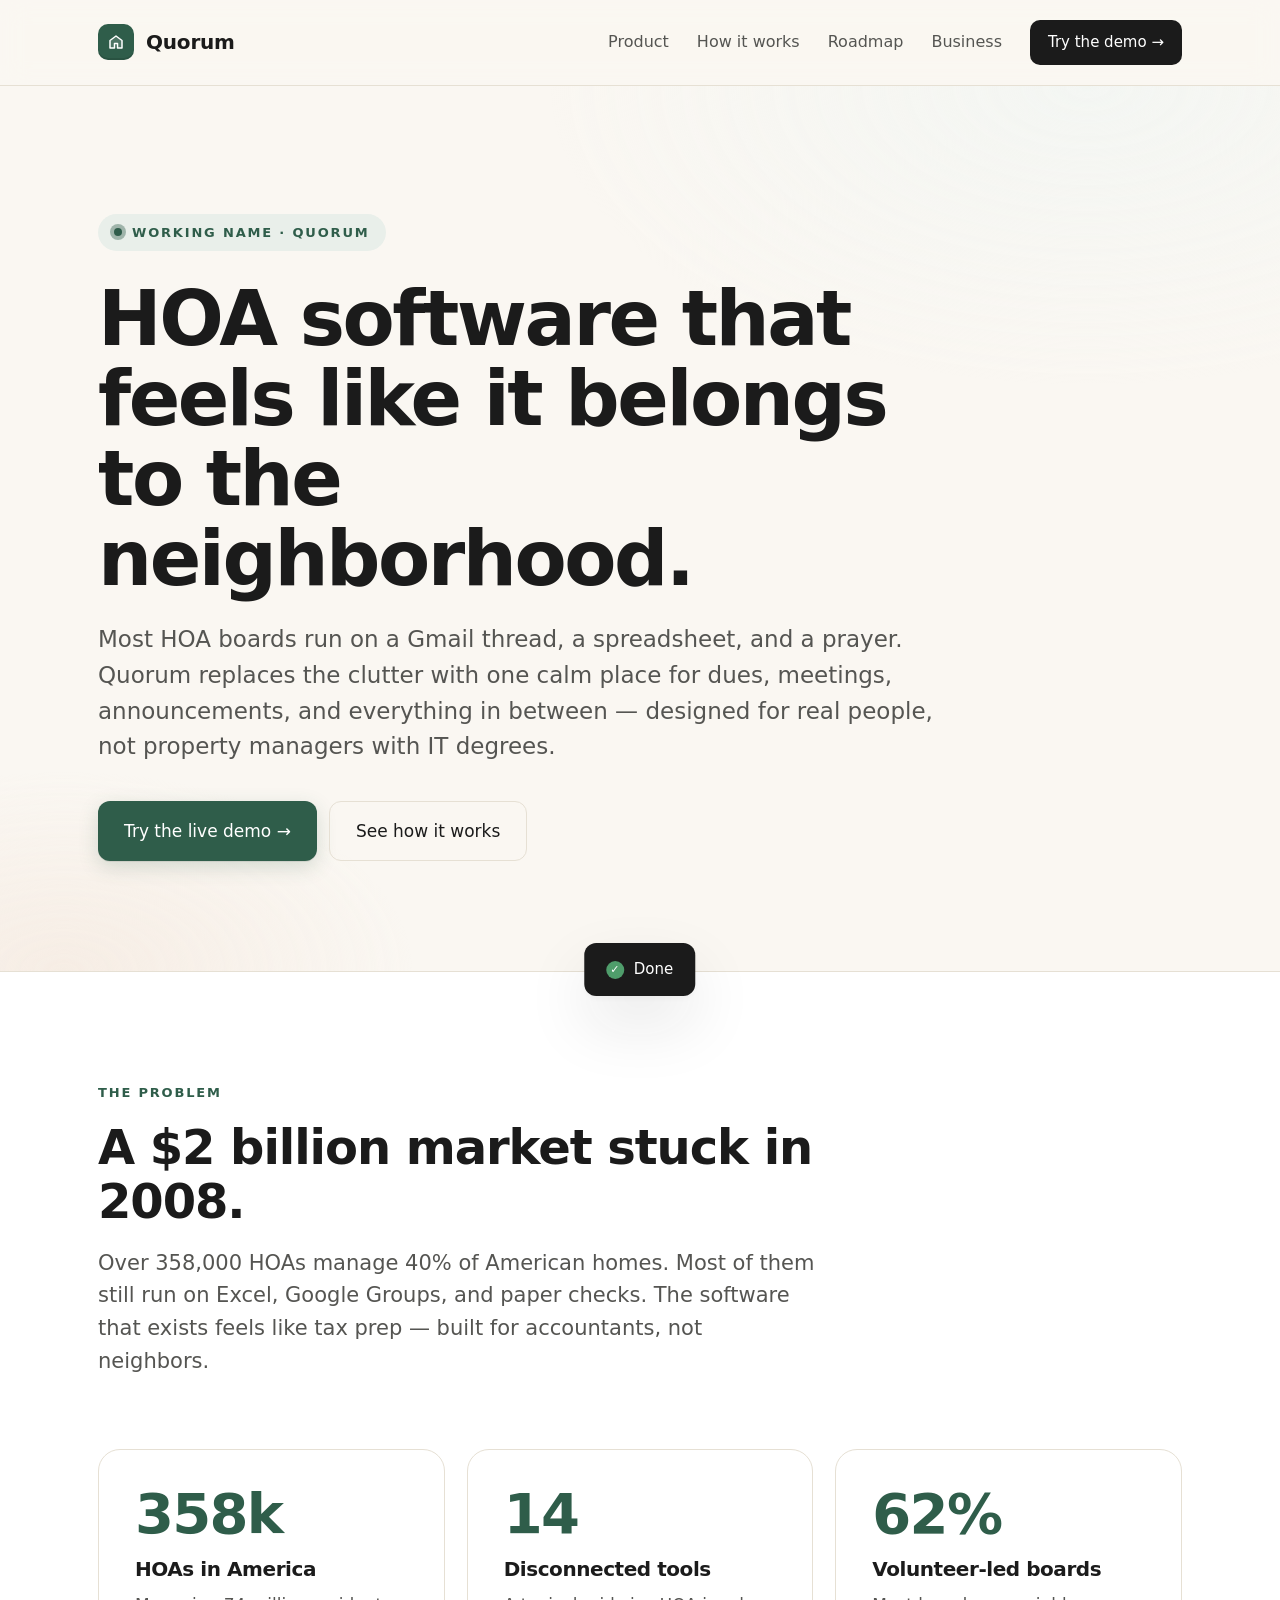
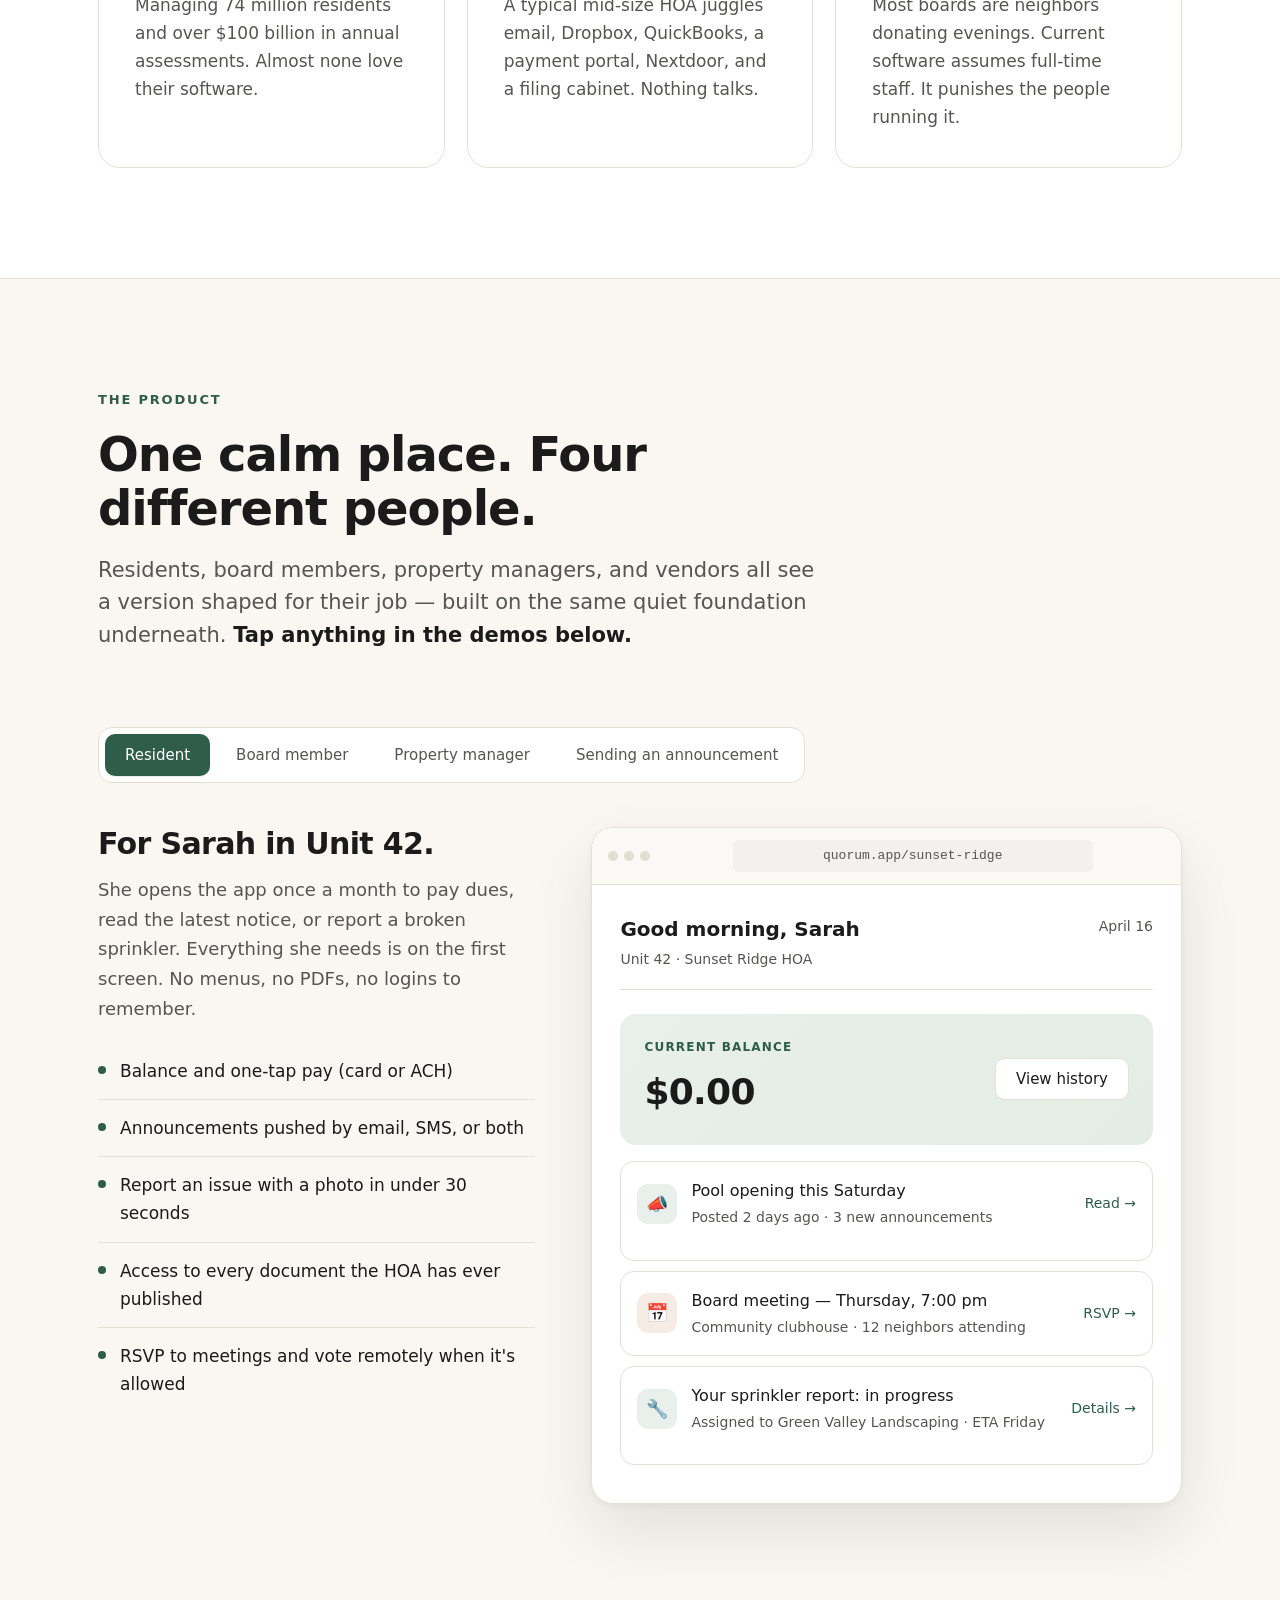
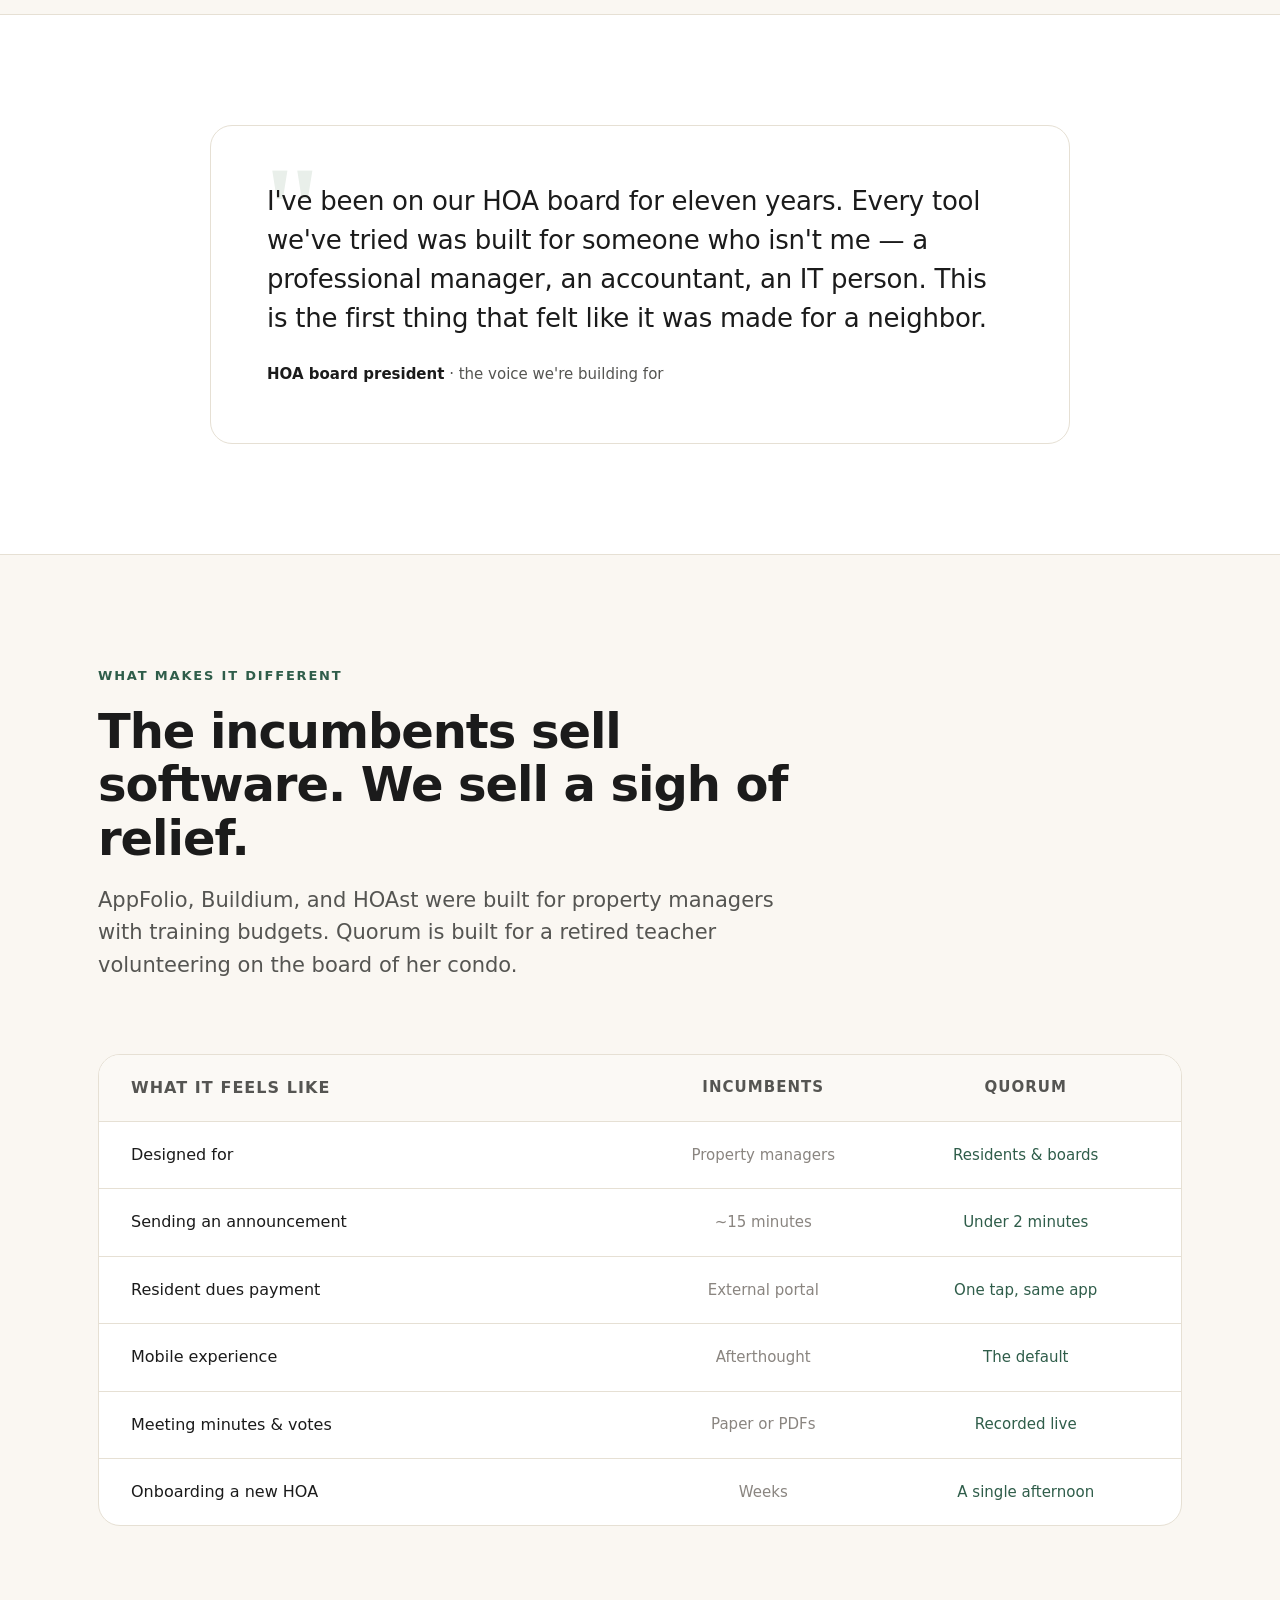
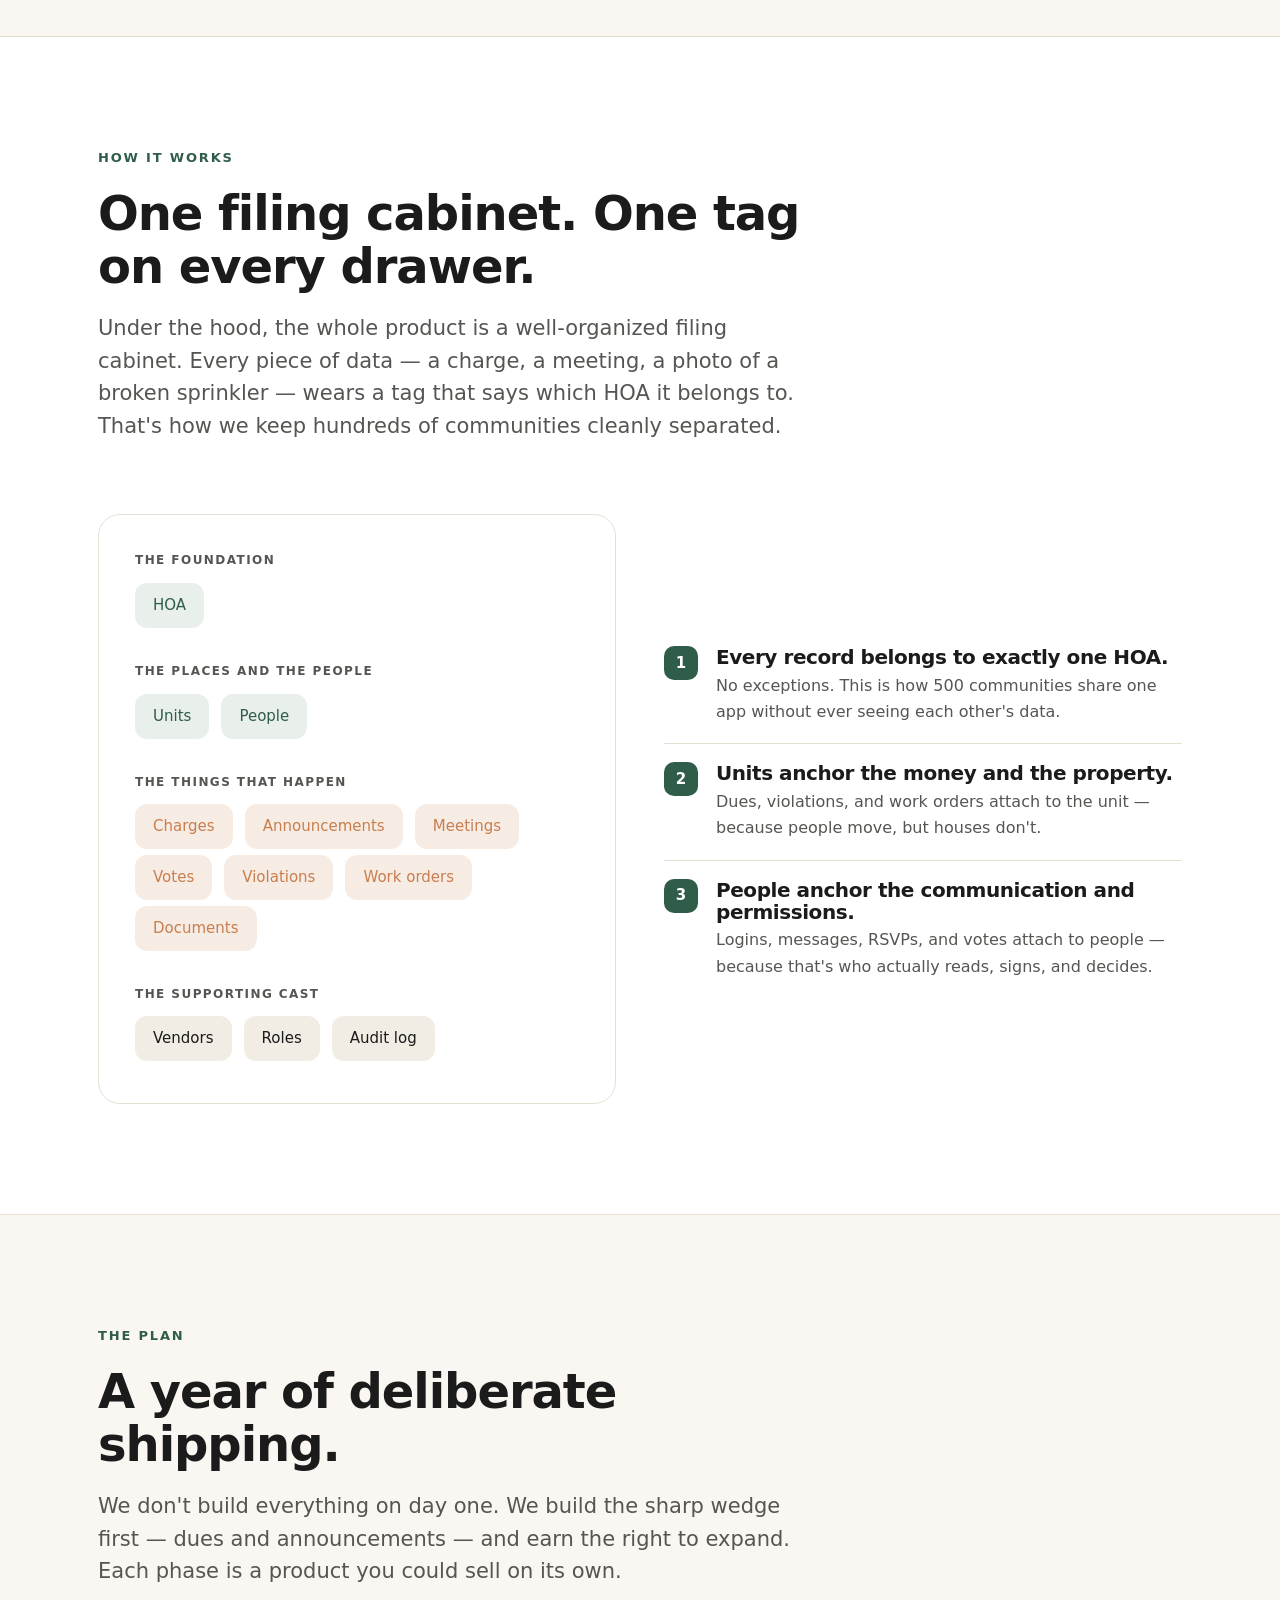
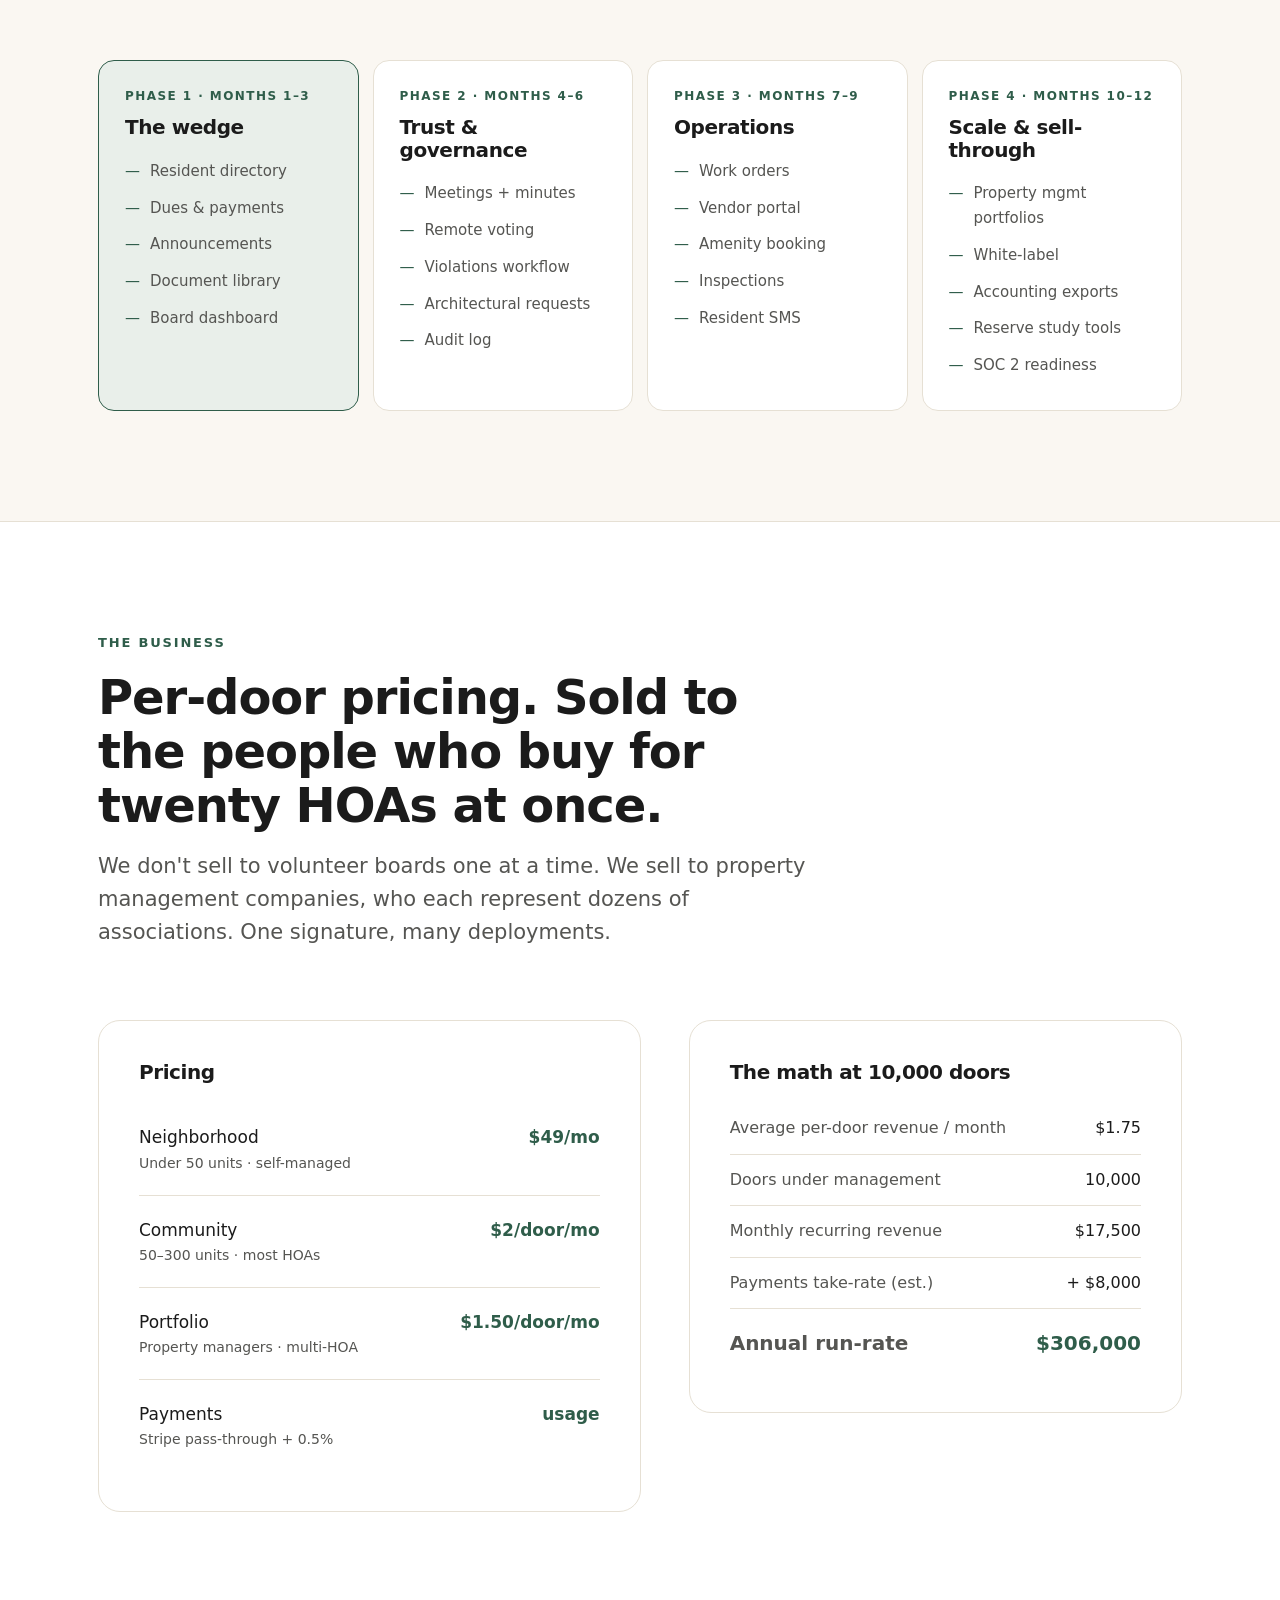
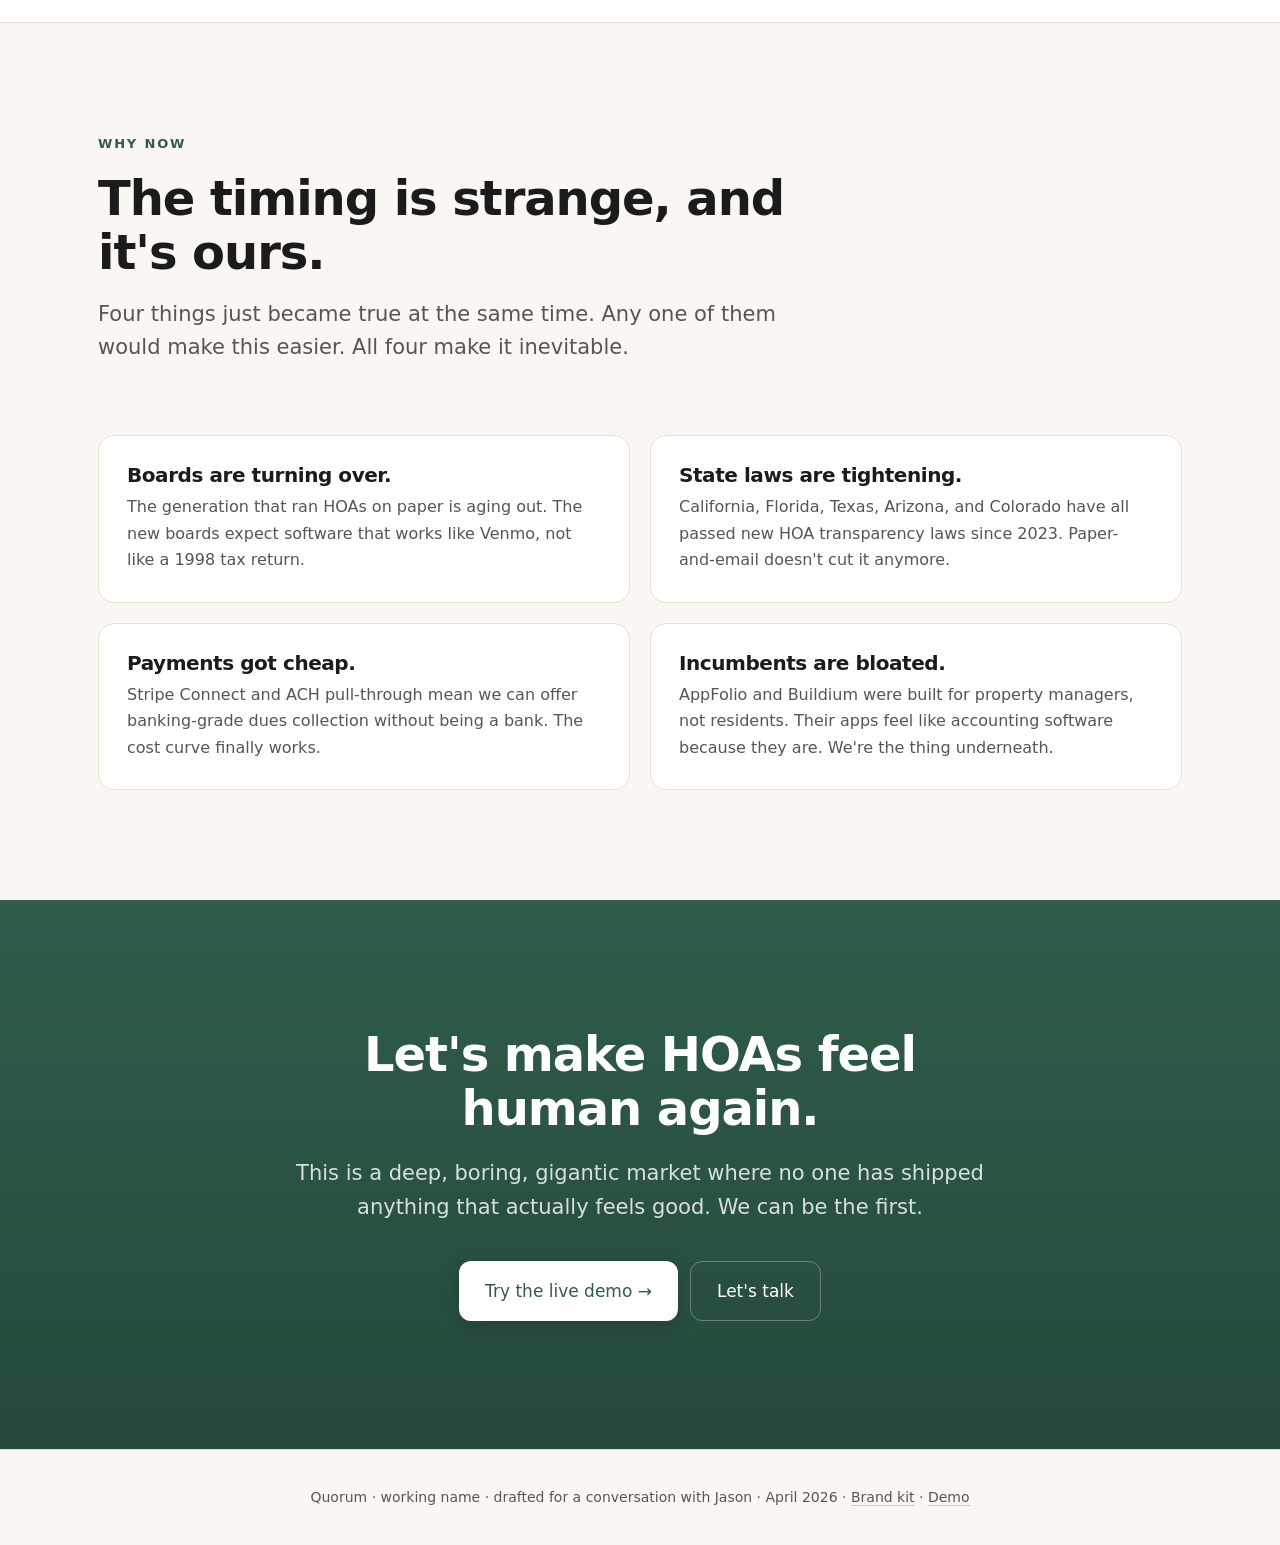
==== commit 81aea470: "Add click-through demo, brand kit, logo & assets" ====
--- a/index.html
+++ b/index.html
@@ -6,6 +6,7 @@
 <meta name="theme-color" content="#FAF7F2" />
 <title>Quorum — HOA software that feels like it belongs to the neighborhood</title>
 <meta name="description" content="One calm place for dues, meetings, announcements, and everything in between. Designed for real people, not property managers with IT degrees." />
+<link rel="icon" type="image/svg+xml" href="./assets/favicon.svg" />
 <style>
   :root {
     --bg: #FAF7F2;
@@ -652,7 +653,7 @@
       <a href="#model">How it works</a>
       <a href="#roadmap">Roadmap</a>
       <a href="#business">Business</a>
-      <a href="#close" class="nav-cta">Get in touch</a>
+      <a href="./demo/" class="nav-cta">Try the demo →</a>
     </div>
   </div>
 </nav>
@@ -669,8 +670,8 @@
       not property managers with IT degrees.
     </p>
     <div class="cta">
-      <a href="#product" class="btn btn-primary">See how it works →</a>
-      <a href="#business" class="btn btn-ghost">The business</a>
+      <a href="./demo/" class="btn btn-primary">Try the live demo →</a>
+      <a href="#product" class="btn btn-ghost">See how it works</a>
     </div>
   </div>
 </section>
@@ -1334,15 +1335,15 @@
     <h2>Let's make HOAs feel human again.</h2>
     <p>This is a deep, boring, gigantic market where no one has shipped anything that actually feels good. We can be the first.</p>
     <div class="cta">
-      <a href="mailto:j.sundby@gmail.com?subject=Quorum%20%E2%80%94%20let%27s%20talk" class="btn btn-primary">Let's talk →</a>
-      <a href="#product" class="btn btn-ghost">See the product again</a>
+      <a href="./demo/" class="btn btn-primary">Try the live demo →</a>
+      <a href="mailto:j.sundby@gmail.com?subject=Quorum%20%E2%80%94%20let%27s%20talk" class="btn btn-ghost">Let's talk</a>
     </div>
   </div>
 </section>
 
 <footer>
   <div class="wrap">
-    Quorum · working name · drafted for a conversation with Jason · April 2026
+    Quorum · working name · drafted for a conversation with Jason · April 2026 · <a href="./brand.html" style="color: inherit;">Brand kit</a> · <a href="./demo/" style="color: inherit;">Demo</a>
   </div>
 </footer>
 
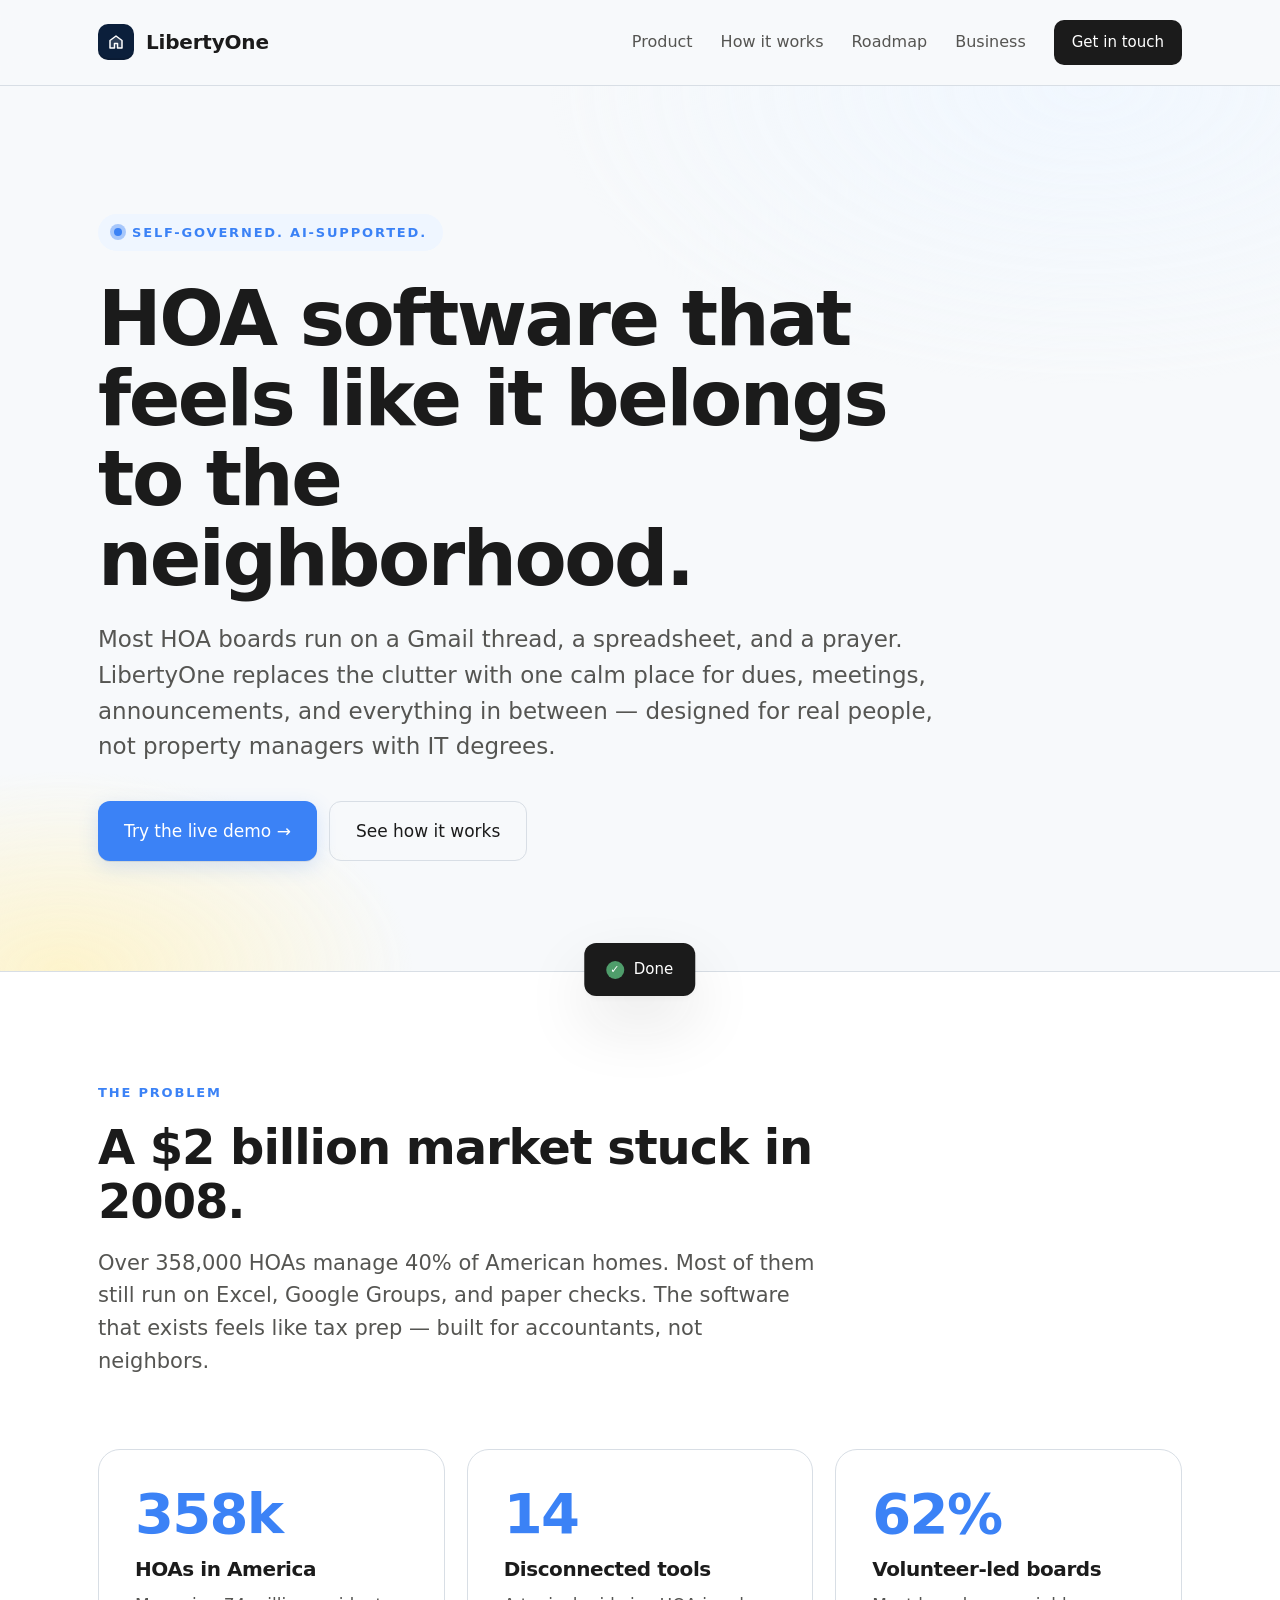
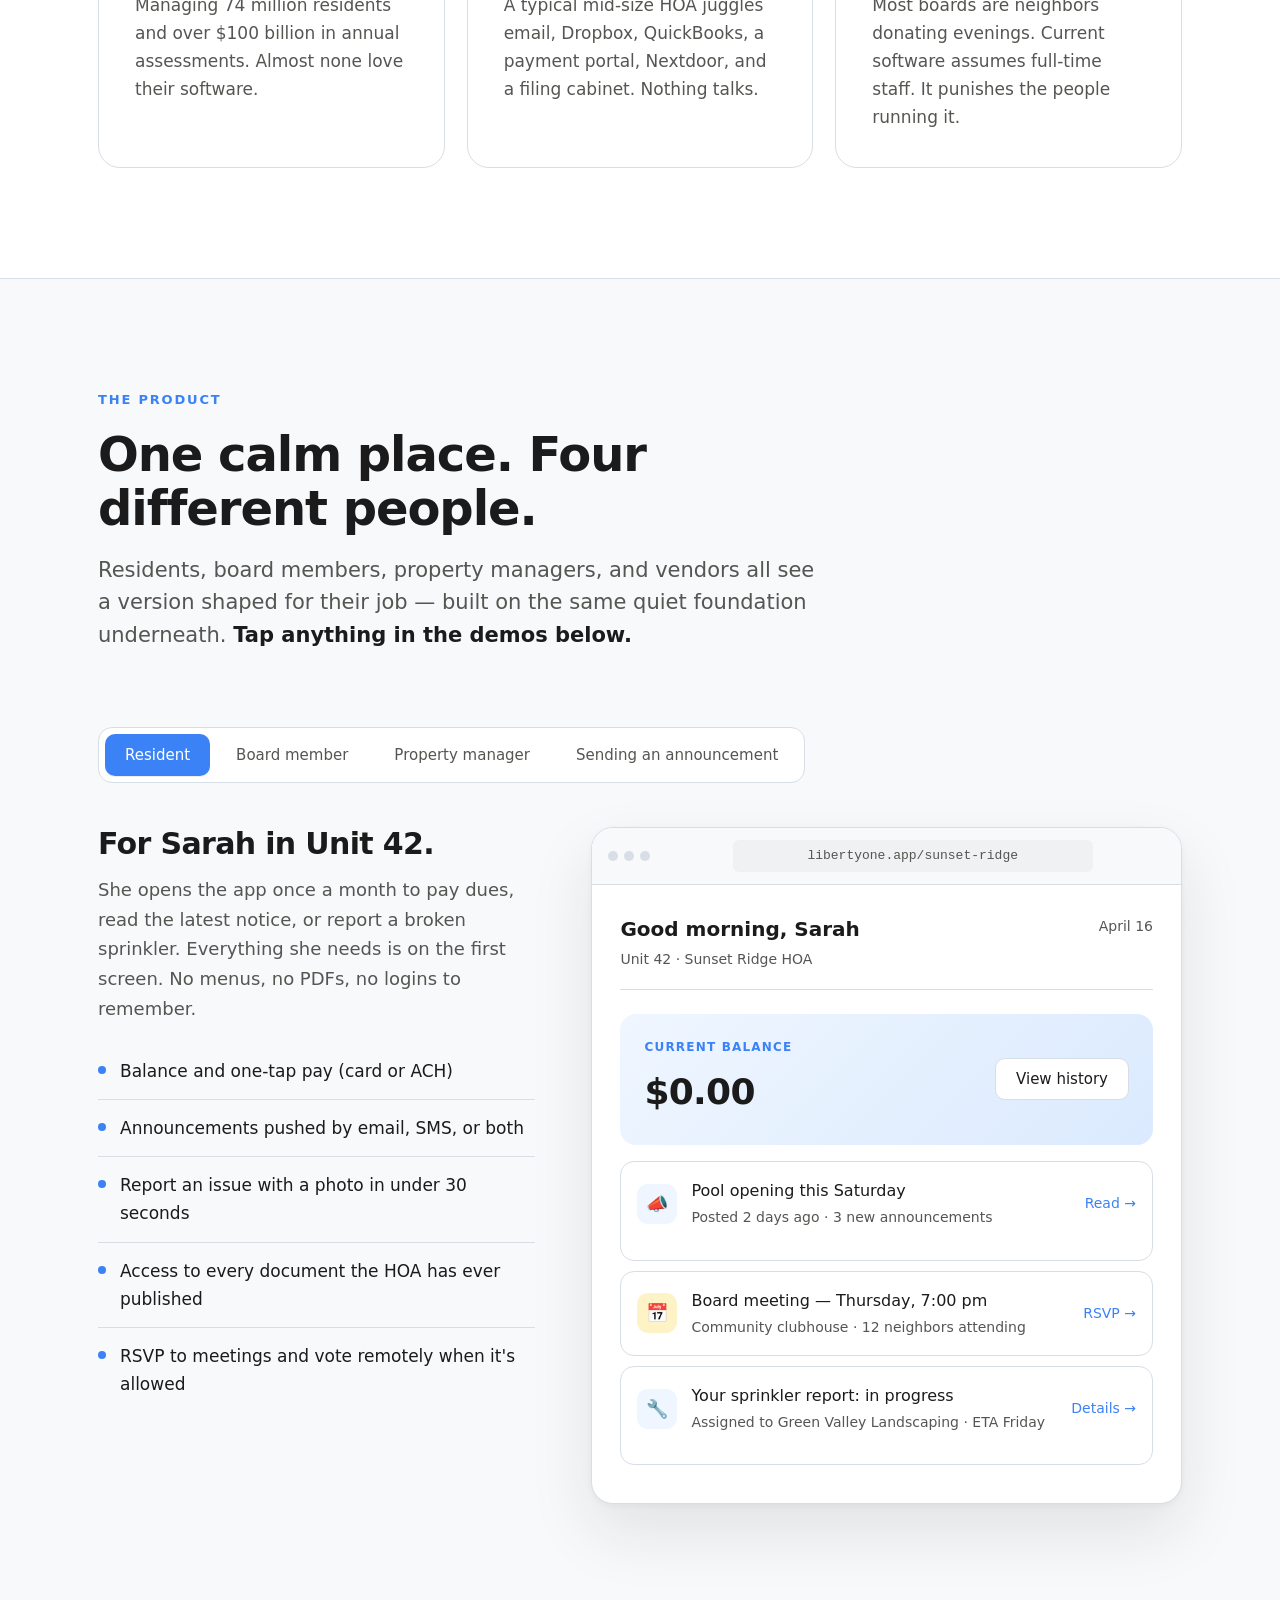
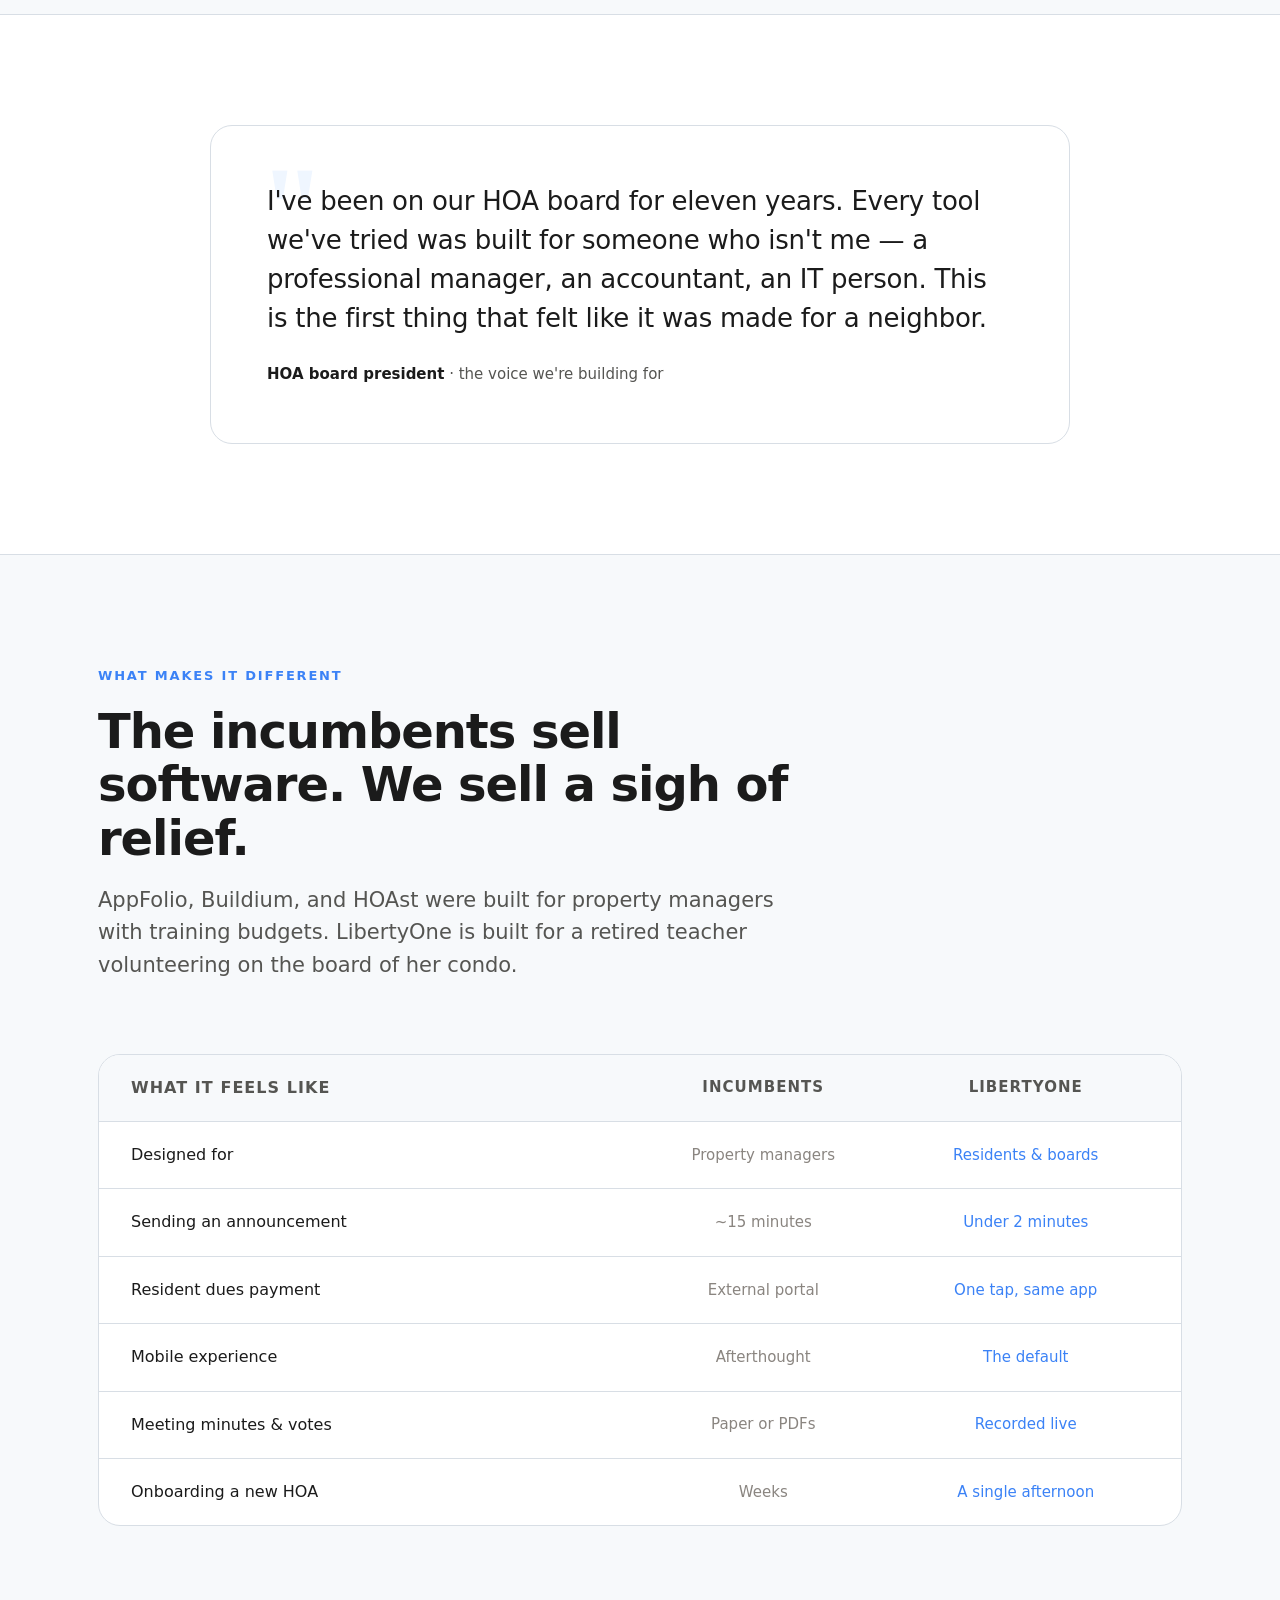
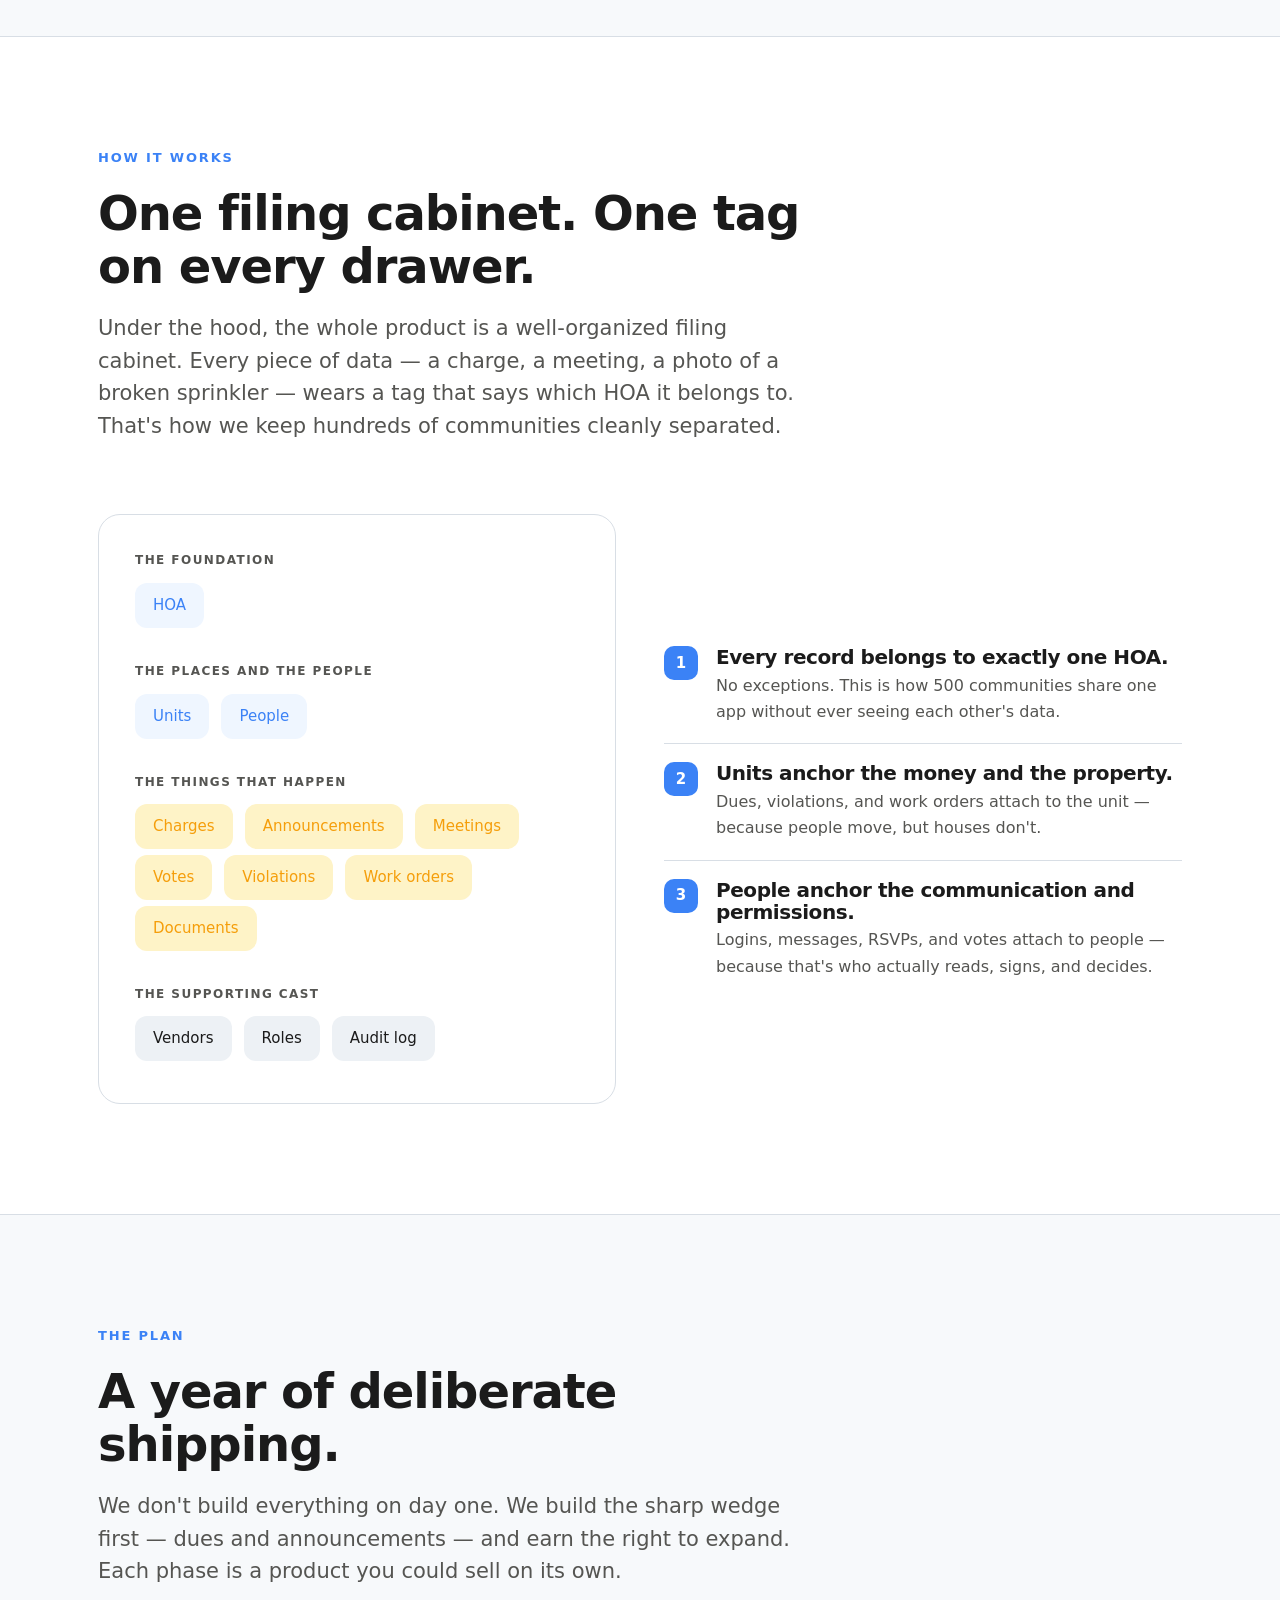
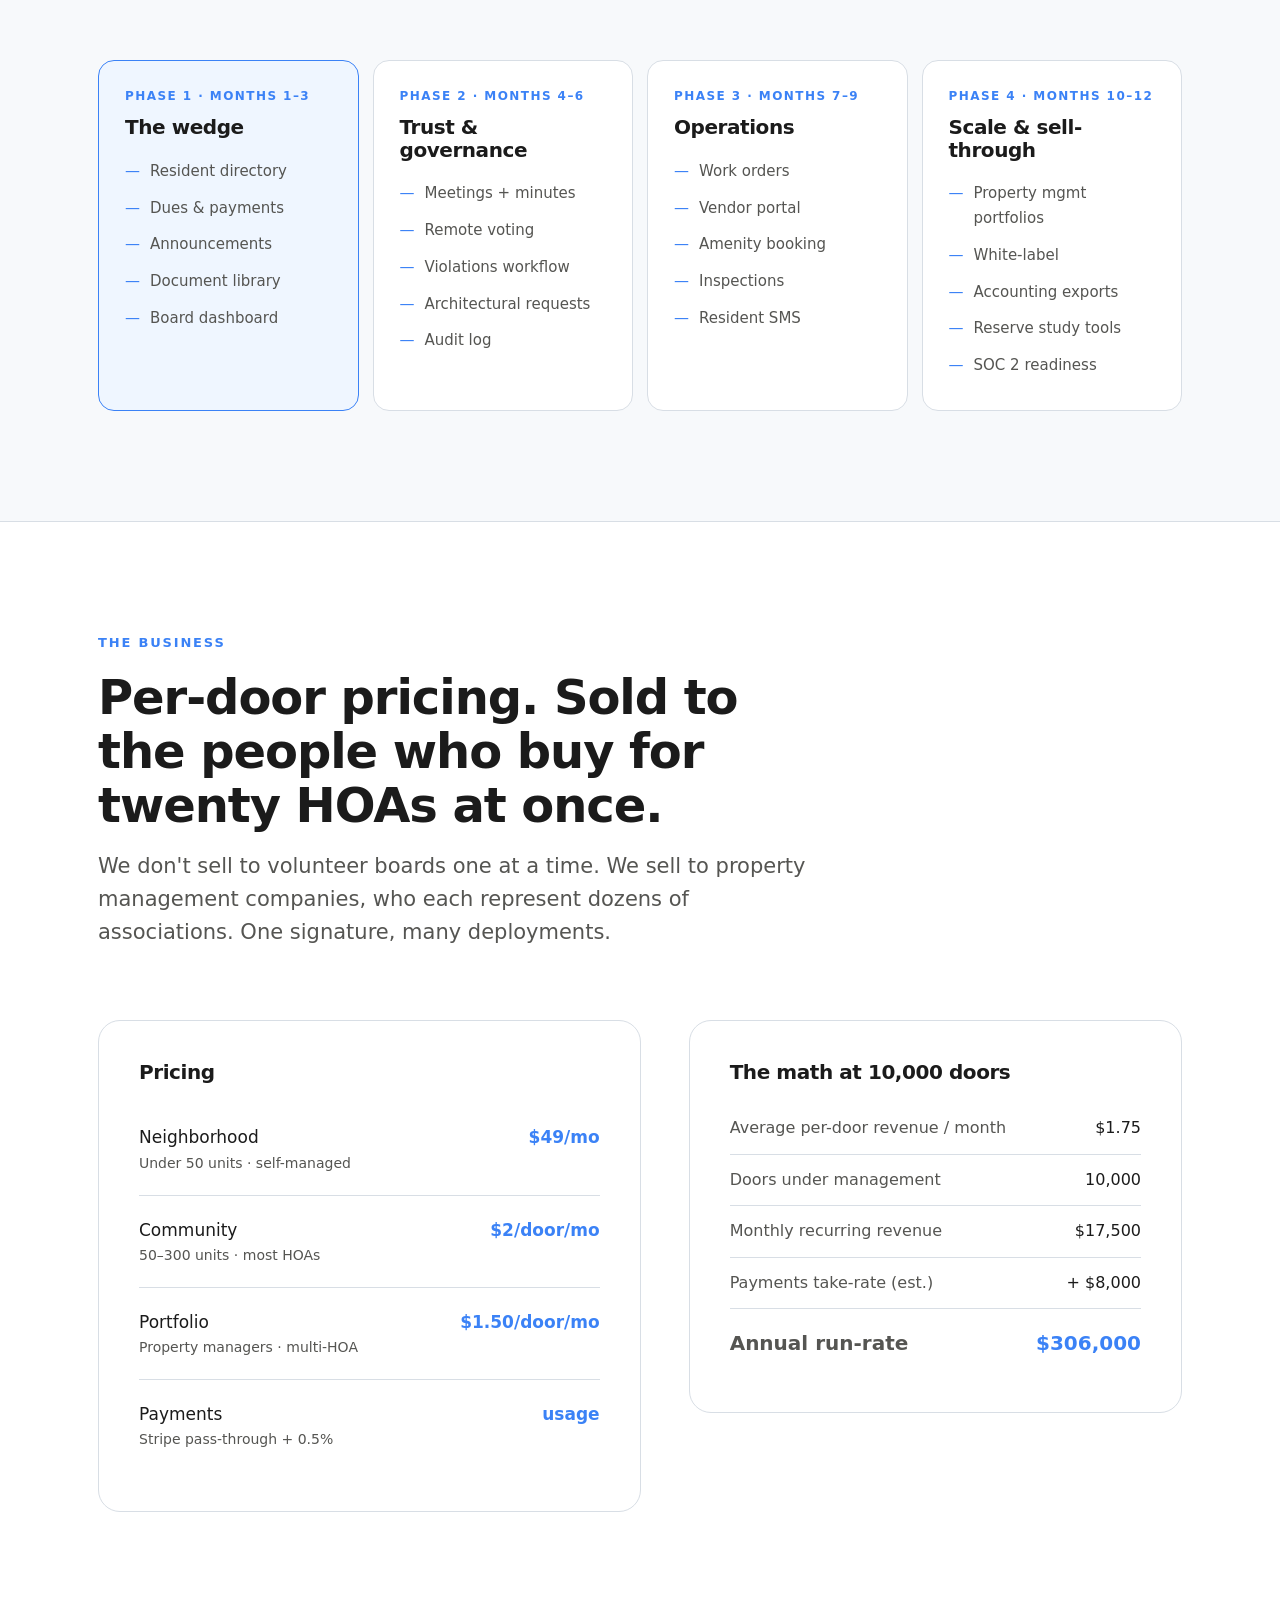
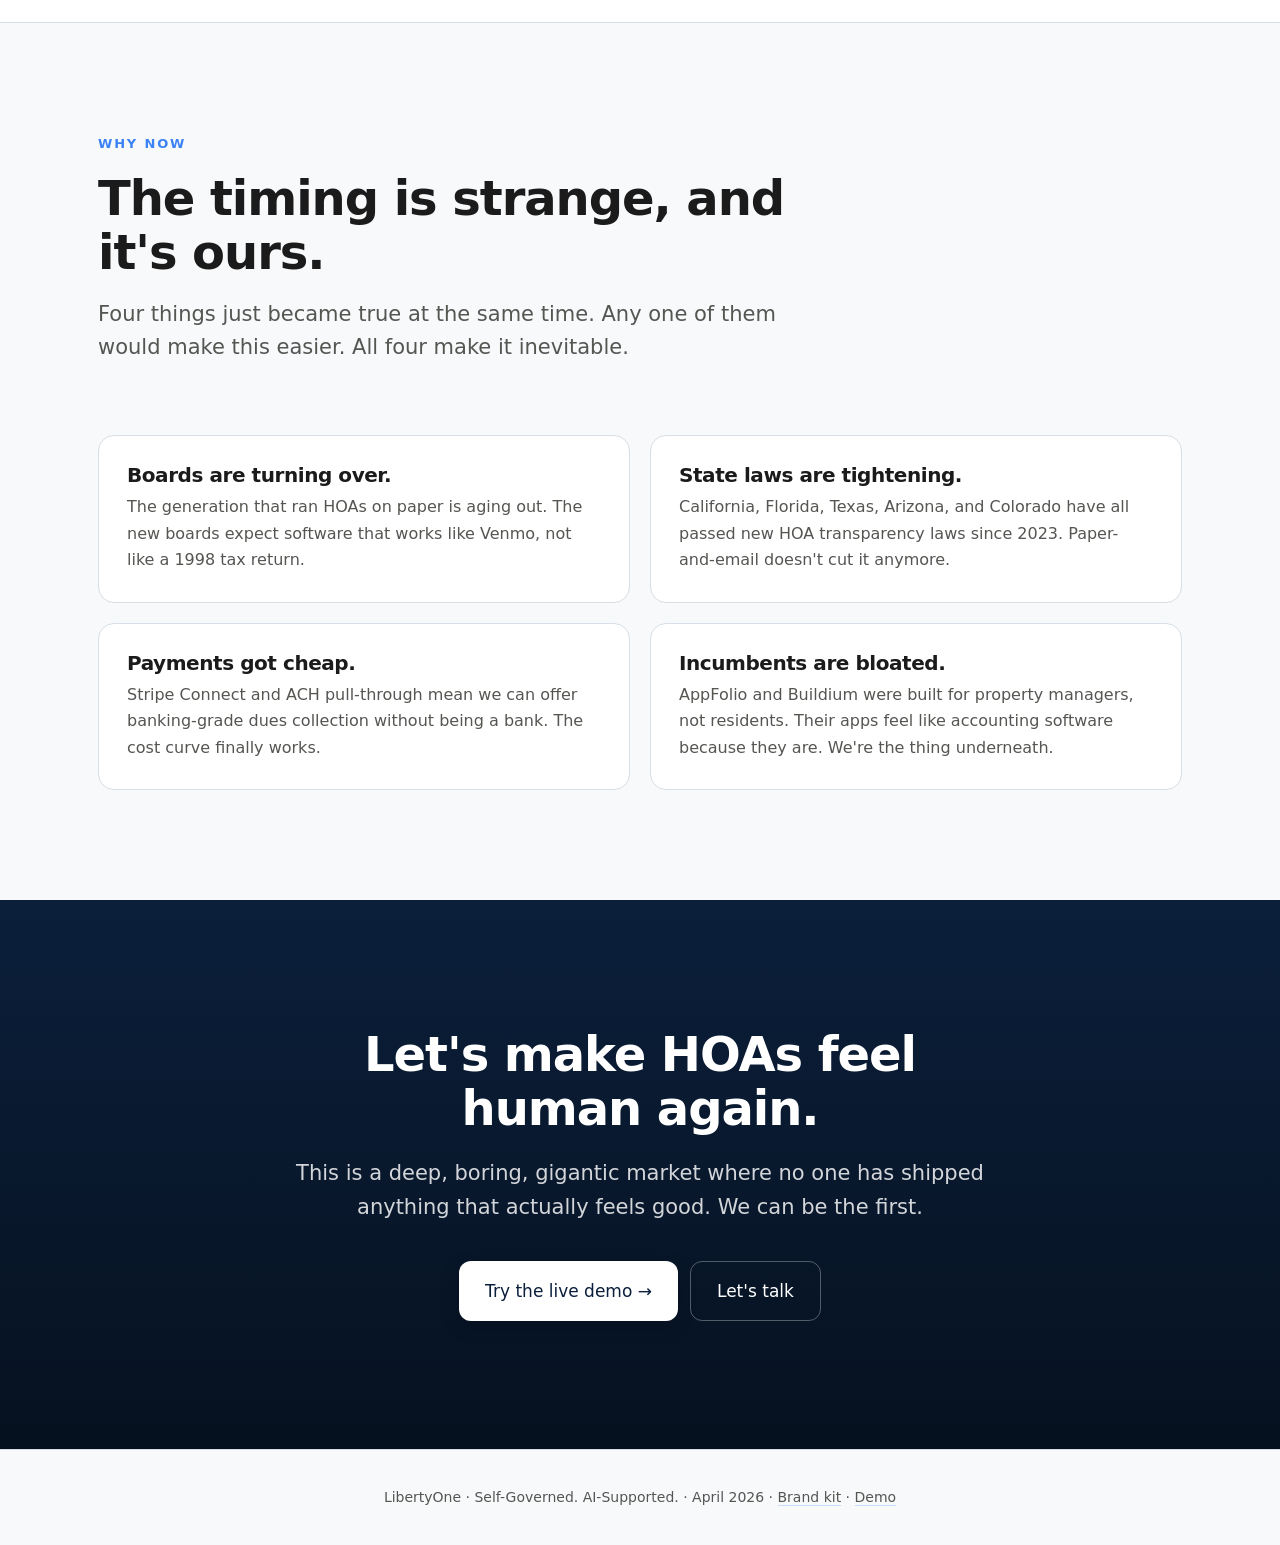
==== commit ff1f7912: "Rebrand pitch site: Quorum → LibertyOne" ====
--- a/index.html
+++ b/index.html
@@ -3,29 +3,31 @@
 <head>
 <meta charset="utf-8" />
 <meta name="viewport" content="width=device-width, initial-scale=1, viewport-fit=cover" />
-<meta name="theme-color" content="#FAF7F2" />
-<title>Quorum — HOA software that feels like it belongs to the neighborhood</title>
-<meta name="description" content="One calm place for dues, meetings, announcements, and everything in between. Designed for real people, not property managers with IT degrees." />
+<meta name="theme-color" content="#F7F9FB" />
+<title>LibertyOne — Self-Governed. AI-Supported.</title>
+<meta name="description" content="One calm place for dues, meetings, announcements, and everything in between. Self-governed communities, supported by AI. Designed for real people, not property managers with IT degrees." />
 <link rel="icon" type="image/svg+xml" href="./assets/favicon.svg" />
 <style>
   :root {
-    --bg: #FAF7F2;
-    --bg-soft: #F3EEE4;
+    --bg: #F7F9FB;
+    --bg-soft: #EDF1F5;
     --paper: #FFFFFF;
     --ink: #1B1B1B;
     --ink-soft: #555552;
     --ink-softer: #8A8580;
-    --line: #E6E0D4;
-    --line-soft: #EFEBE1;
-    --accent: #2F5D4A;
-    --accent-hover: #254A3B;
-    --accent-soft: #E9EFEA;
-    --accent-softer: #F3F6F3;
-    --warm: #C87E4F;
-    --warm-soft: #F6ECE3;
-    --amber: #D4A64A;
+    --line: #D8DEE5;
+    --line-soft: #E5EAF0;
+    --accent: #3B82F6;
+    --accent-hover: #2563EB;
+    --accent-soft: #EFF6FF;
+    --accent-softer: #F0F7FF;
+    --warm: #F59E0B;
+    --warm-soft: #FEF3C7;
+    --amber: #F59E0B;
     --green: #4F9D6B;
     --red: #C8604F;
+    --navy: #0B1F3B;
+    --navy-hover: #0F2D4F;
     --shadow-1: 0 1px 2px rgba(0,0,0,0.04), 0 2px 8px rgba(30,30,30,0.04);
     --shadow-2: 0 1px 3px rgba(0,0,0,0.04), 0 10px 28px rgba(30,30,30,0.07);
     --shadow-3: 0 2px 6px rgba(0,0,0,0.04), 0 28px 64px rgba(30,30,30,0.10);
@@ -67,7 +69,7 @@
   p { margin: 0 0 1em 0; }
   p.lede { font-size: clamp(18px, 2.3vw, 23px); line-height: 1.55; color: var(--ink-soft); }
 
-  a { color: var(--accent); text-decoration: none; border-bottom: 1px solid rgba(47,93,74,0.25); }
+  a { color: var(--accent); text-decoration: none; border-bottom: 1px solid rgba(59,130,246,0.25); }
   a:hover { border-bottom-color: var(--accent); }
 
   /* ---------- NAV ---------- */
@@ -77,13 +79,13 @@
     position: sticky; top: 0; z-index: 50;
     backdrop-filter: saturate(160%) blur(14px);
     -webkit-backdrop-filter: saturate(160%) blur(14px);
-    background: rgba(250, 247, 242, 0.88);
+    background: rgba(247, 249, 251, 0.88);
   }
   nav.top .wrap { display: flex; align-items: center; justify-content: space-between; }
   .brand { display: flex; align-items: center; gap: 12px; font-weight: 600; font-size: 20px; letter-spacing: -0.01em; color: var(--ink); border: 0; }
   .brand-mark {
     width: 36px; height: 36px; border-radius: 10px;
-    background: var(--accent);
+    background: var(--navy);
     display: grid; place-items: center;
     box-shadow: inset 0 -2px 0 rgba(0,0,0,0.12);
   }
@@ -142,8 +144,8 @@
     min-height: 52px;
     text-align: center;
   }
-  .btn-primary { background: var(--accent); color: #fff; border: 0; box-shadow: 0 1px 0 rgba(0,0,0,0.08), 0 6px 20px rgba(47,93,74,0.18); }
-  .btn-primary:hover { background: var(--accent-hover); transform: translateY(-1px); box-shadow: 0 1px 0 rgba(0,0,0,0.1), 0 10px 26px rgba(47,93,74,0.25); }
+  .btn-primary { background: var(--accent); color: #fff; border: 0; box-shadow: 0 1px 0 rgba(0,0,0,0.08), 0 6px 20px rgba(59,130,246,0.18); }
+  .btn-primary:hover { background: var(--accent-hover); transform: translateY(-1px); box-shadow: 0 1px 0 rgba(0,0,0,0.1), 0 10px 26px rgba(59,130,246,0.25); }
   .btn-primary:active { transform: translateY(0); }
   .btn-ghost { background: transparent; color: var(--ink); border-color: var(--line); }
   .btn-ghost:hover { background: #fff; border-color: var(--ink); }
@@ -238,10 +240,10 @@
     padding: 12px 16px;
     border-bottom: 1px solid var(--line);
     display: flex; align-items: center; gap: 10px;
-    background: #FBF9F5;
+    background: #F7F9FB;
   }
   .mockup-chrome .window-dots { display: flex; gap: 6px; }
-  .mockup-chrome .window-dots span { width: 10px; height: 10px; border-radius: 50%; background: #E4DED1; }
+  .mockup-chrome .window-dots span { width: 10px; height: 10px; border-radius: 50%; background: #D8DEE5; }
   .mockup-chrome .url {
     flex: 1; text-align: center; font-size: 13px; color: var(--ink-soft);
     font-family: "SF Mono", ui-monospace, Menlo, monospace;
@@ -259,7 +261,7 @@
   .screen-header .right { text-align: right; flex-shrink: 0; }
 
   .balance-card {
-    background: linear-gradient(135deg, var(--accent-soft) 0%, #E3ECE5 100%);
+    background: linear-gradient(135deg, var(--accent-soft) 0%, #DBEAFE 100%);
     border-radius: var(--radius);
     padding: 24px;
     display: flex; justify-content: space-between; align-items: center;
@@ -279,7 +281,7 @@
   .pill-btn:hover { background: var(--accent-hover); }
   .pill-btn:active { transform: translateY(1px); }
   .pill-btn.ghost { background: #fff; color: var(--ink); border: 1px solid var(--line); }
-  .pill-btn.ghost:hover { border-color: var(--ink); background: #FBF9F5; }
+  .pill-btn.ghost:hover { border-color: var(--ink); background: #F7F9FB; }
 
   .history-drawer {
     max-height: 0; overflow: hidden;
@@ -288,7 +290,7 @@
   }
   .history-drawer.open { max-height: 280px; margin-bottom: 16px; }
   .history-drawer-inner {
-    background: #FBF9F5; border: 1px solid var(--line);
+    background: #F7F9FB; border: 1px solid var(--line);
     border-radius: var(--radius); padding: 18px 22px;
   }
   .history-row {
@@ -343,7 +345,7 @@
   .kpi-grid { display: grid; grid-template-columns: repeat(3, 1fr); gap: 12px; margin-bottom: 22px; }
   @media (max-width: 520px) { .kpi-grid { grid-template-columns: 1fr; } }
   .kpi {
-    background: #FBF9F5; border: 1px solid var(--line);
+    background: #F7F9FB; border: 1px solid var(--line);
     border-radius: 14px; padding: 18px;
   }
   .kpi .label { font-size: 12px; letter-spacing: 0.08em; text-transform: uppercase; color: var(--ink-soft); font-weight: 600; }
@@ -395,7 +397,7 @@
   .compose-field { margin-bottom: 16px; }
   .compose-label { font-size: 12px; letter-spacing: 0.08em; text-transform: uppercase; color: var(--ink-soft); font-weight: 600; margin-bottom: 8px; }
   .compose-input {
-    background: #FBF9F5; border: 1px solid var(--line);
+    background: #F7F9FB; border: 1px solid var(--line);
     border-radius: 10px; padding: 13px 15px; font-size: 16px; color: var(--ink);
     transition: border-color .15s, background .15s;
   }
@@ -406,7 +408,7 @@
     border-radius: 999px; font-size: 13px; font-weight: 500;
     margin-right: 6px; margin-bottom: 6px;
   }
-  .audience-chip.add { background: #F1EDE4; color: var(--ink-soft); cursor: pointer; }
+  .audience-chip.add { background: #EDF1F5; color: var(--ink-soft); cursor: pointer; }
   .channel-row {
     display: flex; gap: 10px; margin-top: 4px; flex-wrap: wrap;
   }
@@ -485,7 +487,7 @@
   }
   .compare-row:last-child { border-bottom: 0; }
   .compare-row.head {
-    background: #FBF9F5;
+    background: #F7F9FB;
     font-size: 13px; letter-spacing: 0.08em; text-transform: uppercase;
     font-weight: 600; color: var(--ink-soft);
   }
@@ -522,7 +524,7 @@
   }
   .entity-pill:hover { transform: translateY(-1px); box-shadow: var(--shadow-1); }
   .entity-pill.warm { background: var(--warm-soft); color: var(--warm); }
-  .entity-pill.neutral { background: #F1EDE4; color: var(--ink); }
+  .entity-pill.neutral { background: #EDF1F5; color: var(--ink); }
 
   .rules { margin-top: 8px; }
   .rule {
@@ -601,7 +603,7 @@
 
   /* ---------- CLOSE ---------- */
   section.close {
-    background: linear-gradient(180deg, var(--accent) 0%, #25493A 100%);
+    background: linear-gradient(180deg, var(--navy) 0%, #06111F 100%);
     color: #fff;
     padding: clamp(80px, 10vw, 130px) 0;
     text-align: center;
@@ -611,8 +613,8 @@
   section.close .cta { justify-content: center; display: flex; gap: 12px; flex-wrap: wrap; }
   section.close .btn-ghost { border-color: rgba(255,255,255,0.3); color: #fff; background: transparent; }
   section.close .btn-ghost:hover { background: rgba(255,255,255,0.1); border-color: #fff; }
-  section.close .btn-primary { background: #fff; color: var(--accent); box-shadow: 0 6px 20px rgba(0,0,0,0.15); }
-  section.close .btn-primary:hover { background: #F1EDE4; }
+  section.close .btn-primary { background: #fff; color: var(--navy); box-shadow: 0 6px 20px rgba(0,0,0,0.15); }
+  section.close .btn-primary:hover { background: #EFF6FF; }
 
   footer {
     padding: 36px 0; text-align: center;
@@ -646,14 +648,14 @@
           <path d="M4 20V10L12 4L20 10V20H14V14H10V20H4Z" stroke="#fff" stroke-width="2" stroke-linejoin="round" fill="rgba(255,255,255,0.15)"/>
         </svg>
       </span>
-      <span>Quorum</span>
+      <span>LibertyOne</span>
     </a>
     <div class="links">
       <a href="#product">Product</a>
       <a href="#model">How it works</a>
       <a href="#roadmap">Roadmap</a>
       <a href="#business">Business</a>
-      <a href="./demo/" class="nav-cta">Try the demo →</a>
+      <a href="mailto:j.sundby@gmail.com?subject=LibertyOne%20%E2%80%94%20let%27s%20talk" class="nav-cta">Get in touch</a>
     </div>
   </div>
 </nav>
@@ -661,16 +663,16 @@
 <!-- HERO -->
 <section class="hero">
   <div class="wrap">
-    <span class="eyebrow"><span class="pulse"></span> Working name · Quorum</span>
+    <span class="eyebrow"><span class="pulse"></span> Self-Governed. AI-Supported.</span>
     <h1>HOA software that feels like it belongs to the neighborhood.</h1>
     <p class="lede">
       Most HOA boards run on a Gmail thread, a spreadsheet, and a prayer.
-      Quorum replaces the clutter with one calm place for dues, meetings,
+      LibertyOne replaces the clutter with one calm place for dues, meetings,
       announcements, and everything in between — designed for real people,
       not property managers with IT degrees.
     </p>
     <div class="cta">
-      <a href="./demo/" class="btn btn-primary">Try the live demo →</a>
+      <a href="https://quorum-sand-psi.vercel.app/login" class="btn btn-primary">Try the live demo →</a>
       <a href="#product" class="btn btn-ghost">See how it works</a>
     </div>
   </div>
@@ -740,7 +742,7 @@
         <div class="mockup">
           <div class="mockup-chrome">
             <div class="window-dots"><span></span><span></span><span></span></div>
-            <div class="url">quorum.app/sunset-ridge</div>
+            <div class="url">libertyone.app/sunset-ridge</div>
           </div>
           <div class="mockup-body">
             <div class="screen-header">
@@ -822,7 +824,7 @@
       <div class="tour-layout">
         <div class="tour-copy">
           <h3>For the board president who has a day job.</h3>
-          <p>Walter is 68, retired accountant, president of the board. He opens Quorum on Sunday morning with coffee and sees exactly what needs him — nothing more, nothing less. No inbox archaeology.</p>
+          <p>Walter is 68, retired accountant, president of the board. He opens LibertyOne on Sunday morning with coffee and sees exactly what needs him — nothing more, nothing less. No inbox archaeology.</p>
           <ul>
             <li><span class="dot"></span>A single "needs me" queue: approvals, votes, questions</li>
             <li><span class="dot"></span>Collections dashboard at a glance — not a spreadsheet</li>
@@ -834,7 +836,7 @@
         <div class="mockup">
           <div class="mockup-chrome">
             <div class="window-dots"><span></span><span></span><span></span></div>
-            <div class="url">quorum.app/sunset-ridge/board</div>
+            <div class="url">libertyone.app/sunset-ridge/board</div>
           </div>
           <div class="mockup-body">
             <div class="screen-header">
@@ -908,7 +910,7 @@
         <div class="mockup">
           <div class="mockup-chrome">
             <div class="window-dots"><span></span><span></span><span></span></div>
-            <div class="url">quorum.app/acme-pm/portfolio</div>
+            <div class="url">libertyone.app/acme-pm/portfolio</div>
           </div>
           <div class="mockup-body">
             <div class="screen-header">
@@ -987,7 +989,7 @@
         <div class="mockup">
           <div class="mockup-chrome">
             <div class="window-dots"><span></span><span></span><span></span></div>
-            <div class="url">quorum.app/sunset-ridge/announce</div>
+            <div class="url">libertyone.app/sunset-ridge/announce</div>
           </div>
           <div class="mockup-body">
             <div class="screen-header">
@@ -1056,14 +1058,14 @@
     <div class="section-head">
       <div class="section-eyebrow">What makes it different</div>
       <h2>The incumbents sell software. We sell a sigh of relief.</h2>
-      <p>AppFolio, Buildium, and HOAst were built for property managers with training budgets. Quorum is built for a retired teacher volunteering on the board of her condo.</p>
+      <p>AppFolio, Buildium, and HOAst were built for property managers with training budgets. LibertyOne is built for a retired teacher volunteering on the board of her condo.</p>
     </div>
 
     <div class="compare-table">
       <div class="compare-row head">
         <div class="feat">What it feels like</div>
         <div class="compare-cell">Incumbents</div>
-        <div class="compare-cell">Quorum</div>
+        <div class="compare-cell">LibertyOne</div>
       </div>
       <div class="compare-row">
         <div class="feat">Designed for</div>
@@ -1335,15 +1337,15 @@
     <h2>Let's make HOAs feel human again.</h2>
     <p>This is a deep, boring, gigantic market where no one has shipped anything that actually feels good. We can be the first.</p>
     <div class="cta">
-      <a href="./demo/" class="btn btn-primary">Try the live demo →</a>
-      <a href="mailto:j.sundby@gmail.com?subject=Quorum%20%E2%80%94%20let%27s%20talk" class="btn btn-ghost">Let's talk</a>
+      <a href="https://quorum-sand-psi.vercel.app/login" class="btn btn-primary">Try the live demo →</a>
+      <a href="mailto:j.sundby@gmail.com?subject=LibertyOne%20%E2%80%94%20let%27s%20talk" class="btn btn-ghost">Let's talk</a>
     </div>
   </div>
 </section>
 
 <footer>
   <div class="wrap">
-    Quorum · working name · drafted for a conversation with Jason · April 2026 · <a href="./brand.html" style="color: inherit;">Brand kit</a> · <a href="./demo/" style="color: inherit;">Demo</a>
+    LibertyOne · Self-Governed. AI-Supported. · April 2026 · <a href="./brand.html" style="color: inherit;">Brand kit</a> · <a href="./demo/" style="color: inherit;">Demo</a>
   </div>
 </footer>
 
